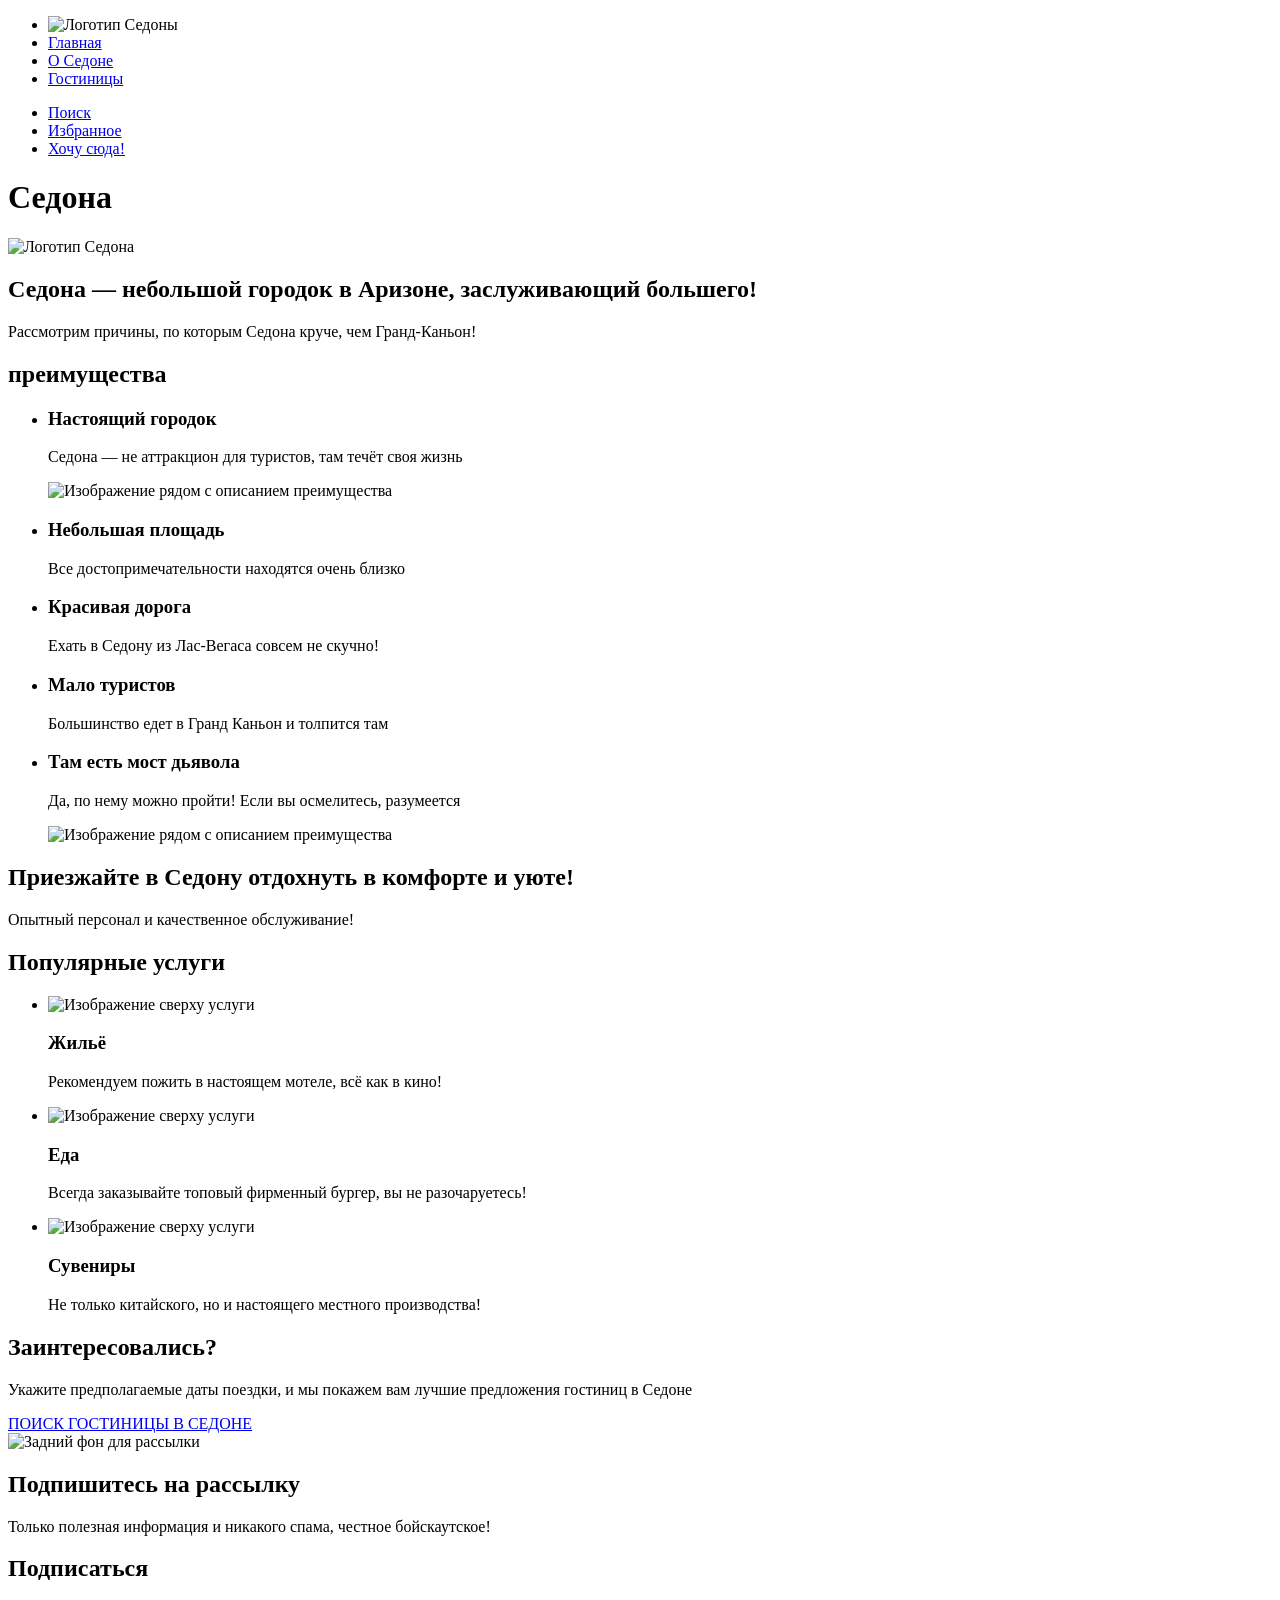
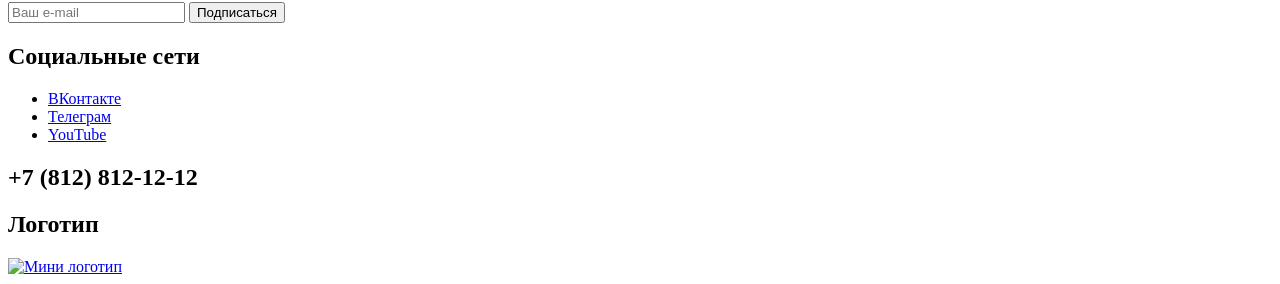
==== index.html @ 2bd40ef4 "Merge pull request #1 from DashaSmir/master" ====
<!DOCTYPE html>
<html lang="ru">
  <head>
    <meta charset="utf-8">
    <title>Sedona</title>
  </head>
  <body>
    <header class="page header">
      <nav class="navigation">
        <ul class="navigation-list">
          <li class="navigation-item">
            <img class="navigation-logo" src="" alt="Логотип Седоны">
          </li>
          <li class="navigation-item">
            <a class="navigation-link" href="index.html">Главная</a>
          </li>
          <li class="navigation-item">
            <a class="navigation-link" href="index.html">О Седоне</a>
          </li>
          <li class="navigation-item">
            <a class="navigation-link" href="catalog.html">Гостиницы</a>
          </li>
        </ul>
        <ul class="navigation-list navigation-user">
          <li class="navigation-item">
            <a class="navigation-link" href="#"><span class="visually-hidden">Поиск</span></a>
          </li>
          <li class="navigation-item">
            <a class="navigation-link" href="#"><span class="visually-hidden">Избранное</span></a>
          </li>
          <li class="navigation-item">
            <a class="navigation-link" href="#">Хочу сюда!</a>
          </li>
        </ul>
      </nav>
    </header>
    <main class="main-index">
      <h1 class="visually-hidden">Седона</h1>
      <img class="logo" src="" alt="Логотип Седона">
      <section class="descriptions">
        <h2 class="descriptions-header">Седона — небольшой городок в Аризоне, заслуживающий большего!</h2>
        <p class="descriptions-text">Рассмотрим причины, по которым Седона круче, чем Гранд-Каньон!</p>
      </section>
      <section class="advantages">
        <h2 class="visually-hidden">преимущества</h2>
        <ul class="advantages-list">
          <li class="advantages-item">
            <h3 class="advantages-title">Настоящий городок</h3>
            <p class="advantages-description">Седона — не аттракцион для туристов, там течёт своя жизнь</p>
            <img class="advantages-image-description" src="" alt="Изображение рядом с описанием преимущества">
          </li>
          <li class="advantages-item">
            <h3 class="advantages-title">Небольшая площадь</h3>
            <p class="advantages-description">Все достопримечательности находятся очень близко</p>
          </li>
          <li class="advantages-item">
            <h3 class="advantages-title">Красивая дорога</h3>
            <p class="advantages-description">Ехать в Седону из Лас-Вегаса совсем не скучно!</p>
          </li>
          <li class="advantages-item">
            <h3 class="advantages-title">Мало туристов</h3>
            <p class="advantages-description">Большинство едет в Гранд Каньон и толпится там</p>
          </li>
          <li class="advantages-item">
            <h3 class="advantages-title">Там есть мост дьявола</h3>
            <p class="advantages-description">Да, по нему можно пройти! Если вы осмелитесь, разумеется</p>
            <img class="advantages-image-description" src="" alt="Изображение рядом с описанием преимущества">
          </li>
        </ul>
      </section>
      <section class="descriptions">
        <h2 class="descriptions-header">Приезжайте в Седону отдохнуть в комфорте и уюте!</h2>
        <p class="descriptions-text">Опытный персонал и качественное обслуживание!</p>
      </section>
      <section class="services">
        <h2 class="visually-hidden">Популярные услуги</h2>
        <ul class="services-list">
          <li class="services-item">
            <img class="services-image" src="" alt="Изображение сверху услуги">
            <h3 class="services-title">Жильё</h3>
            <p class="services-description">Рекомендуем пожить в настоящем мотеле, всё как в кино!</p>
          </li>
          <li class="services-item">
            <img class="services-image" src="" alt="Изображение сверху услуги">
            <h3 class="services-title">Еда</h3>
            <p class="services-description">Всегда заказывайте топовый фирменный бургер, вы не разочаруетесь!</p>
          </li>
          <li class="services-item">
            <img class="services-image" src="" alt="Изображение сверху услуги">
            <h3 class="services-title">Сувениры</h3>
            <p class="services-description">Не только китайского, но и настоящего местного производства!</p>
          </li>
        </ul>
      </section>
      <section class="descriptions">
        <h2 class="descriptions-header">Заинтересовались?</h2>
        <p class="descriptions-text">Укажите предполагаемые даты поездки, и мы покажем вам лучшие предложения гостиниц в Седоне</p>
        <a class="button button-all" href="#">ПОИСК ГОСТИНИЦЫ В СЕДОНЕ</a>
      </section>
      <section class="contacts">
        <section class="descriptions">
          <img class="contacts-background" src="" alt="Задний фон для рассылки">
          <h2 class="descriptions-header">Подпишитесь на рассылку</h2>
          <p class="descriptions-text">Только полезная информация и никакого спама, честное бойскаутское!</p>
        </section>
        <section class="subscription">
          <h2 class="visually-hidden">Подписаться</h2>
          <form class="subscription-form" action="https://echo.htmlacademy.ru/" method="post">
            <input type="text" name="subscription-email" placeholder="Ваш e-mail">
            <button class="button" type="submit">Подписаться</button>
          </form>
        </section>
      </section>
      <footer class="page footer">
        <section class="footer-social">
          <h2 class="visually-hidden">Социальные сети</h2>
          <ul class="footer-social-list">
            <li class="footer-social-item">
              <a class="button" href=" https://vk.com/htmlacademy">
                <span class="visually-hidden">ВКонтакте</span>
              </a>
            </li>
            <li class="footer-social-item">
              <a class="button" href="https://t.me/htmlacademy">
                <span class="visually-hidden">Телеграм</span>
              </a>
            </li>
            <li class="footer-social-item">
              <a class="button" href=" https://www.youtube.com/user/htmlacademyru">
                <span class="visually-hidden">YouTube</span>
              </a>
            </li>
          </ul>
        </section>
        <section class="footer-phone">
          <h2 class="footer-phone-text">+7 (812) 812-12-12</h2>
        </section>
        <section class="footer-logo">
          <h2 class="visually-hidden">Логотип</h2>
          <a href="https://htmlacademy.ru/">
            <img class="footer-logo-img" src="" alt="Мини логотип">
          </a>

        </section>
      </footer>

    </main>
  </body>
</html>
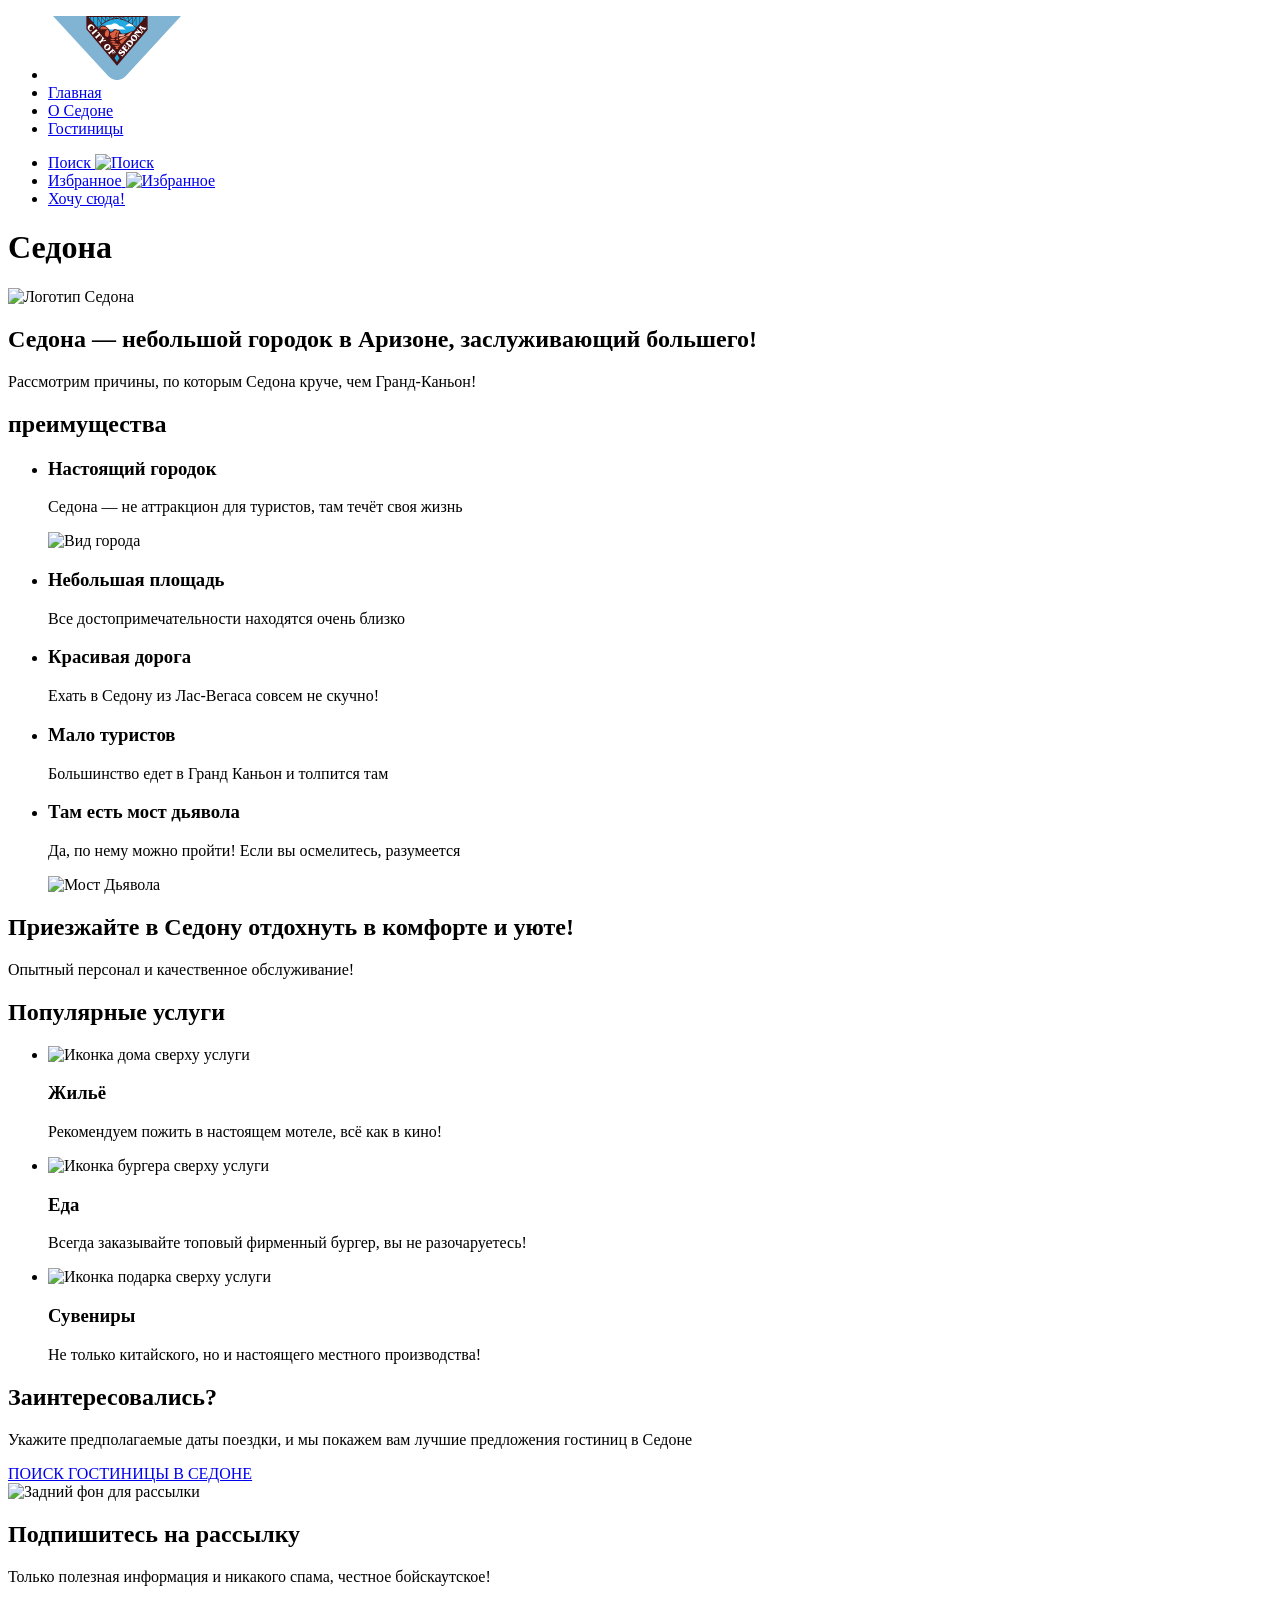
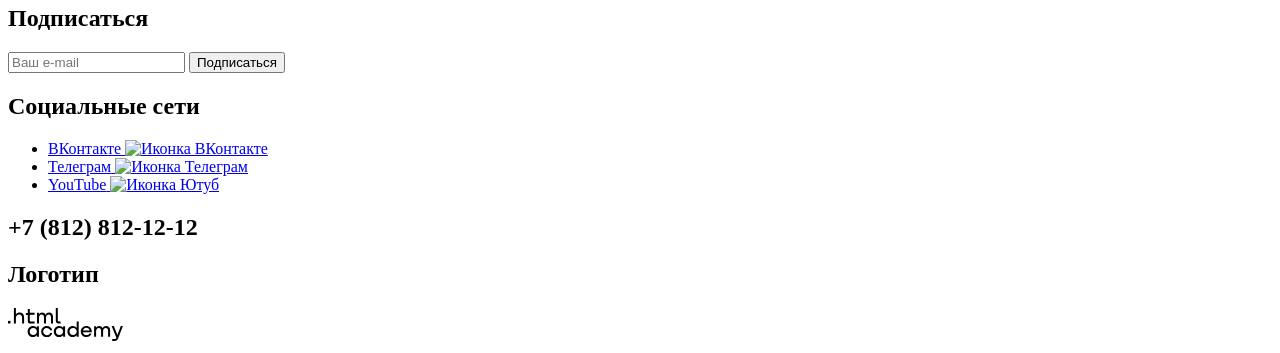
==== commit 2aed8f51: "Графика для всех страниц" ====
--- a/index.html
+++ b/index.html
@@ -9,7 +9,7 @@
       <nav class="navigation">
         <ul class="navigation-list">
           <li class="navigation-item">
-            <img class="navigation-logo" src="" alt="Логотип Седоны">
+            <img class="navigation-logo" src="assets/index/logo.svg" width="138" height="64" alt="Логотип Седоны">
           </li>
           <li class="navigation-item">
             <a class="navigation-link" href="index.html">Главная</a>
@@ -23,10 +23,12 @@
         </ul>
         <ul class="navigation-list navigation-user">
           <li class="navigation-item">
-            <a class="navigation-link" href="#"><span class="visually-hidden">Поиск</span></a>
+            <a class="navigation-link" href="#"><span class="visually-hidden">Поиск</span>
+              <img class="navigation-search" src="assets/index/search.svg" width="40" height="40" alt="Поиск"></a>
           </li>
           <li class="navigation-item">
-            <a class="navigation-link" href="#"><span class="visually-hidden">Избранное</span></a>
+            <a class="navigation-link" href="#"><span class="visually-hidden">Избранное</span>
+            <img class="navigation-favorites" src="assets/index/favorites.svg" width="40" height="40" alt="Избранное"></a>
           </li>
           <li class="navigation-item">
             <a class="navigation-link" href="#">Хочу сюда!</a>
@@ -36,7 +38,7 @@
     </header>
     <main class="main-index">
       <h1 class="visually-hidden">Седона</h1>
-      <img class="logo" src="" alt="Логотип Седона">
+      <img class="logo" src="assets/index/welcome.svg" width="458" height="352" alt="Логотип Седона">
       <section class="descriptions">
         <h2 class="descriptions-header">Седона — небольшой городок в Аризоне, заслуживающий большего!</h2>
         <p class="descriptions-text">Рассмотрим причины, по которым Седона круче, чем Гранд-Каньон!</p>
@@ -47,7 +49,7 @@
           <li class="advantages-item">
             <h3 class="advantages-title">Настоящий городок</h3>
             <p class="advantages-description">Седона — не аттракцион для туристов, там течёт своя жизнь</p>
-            <img class="advantages-image-description" src="" alt="Изображение рядом с описанием преимущества">
+            <img class="advantages-image-description" src="assets/index/photo-1.jpg" width="800" height="385" alt="Вид города">
           </li>
           <li class="advantages-item">
             <h3 class="advantages-title">Небольшая площадь</h3>
@@ -64,7 +66,7 @@
           <li class="advantages-item">
             <h3 class="advantages-title">Там есть мост дьявола</h3>
             <p class="advantages-description">Да, по нему можно пройти! Если вы осмелитесь, разумеется</p>
-            <img class="advantages-image-description" src="" alt="Изображение рядом с описанием преимущества">
+            <img class="advantages-image-description" src="assets/index/photo-2.jpg" width="800" height="385" alt="Мост Дьявола">
           </li>
         </ul>
       </section>
@@ -76,17 +78,17 @@
         <h2 class="visually-hidden">Популярные услуги</h2>
         <ul class="services-list">
           <li class="services-item">
-            <img class="services-image" src="" alt="Изображение сверху услуги">
+            <img class="services-image" src="assets/index/Advantage-icon.svg" width="75" height="72" alt="Иконка дома сверху услуги">
             <h3 class="services-title">Жильё</h3>
             <p class="services-description">Рекомендуем пожить в настоящем мотеле, всё как в кино!</p>
           </li>
           <li class="services-item">
-            <img class="services-image" src="" alt="Изображение сверху услуги">
+            <img class="services-image" src="assets/index/Advantage-icon (1).svg" width="75" height="72" alt="Иконка бургера сверху услуги">
             <h3 class="services-title">Еда</h3>
             <p class="services-description">Всегда заказывайте топовый фирменный бургер, вы не разочаруетесь!</p>
           </li>
           <li class="services-item">
-            <img class="services-image" src="" alt="Изображение сверху услуги">
+            <img class="services-image" src="assets/index/Advantage-icon (2).svg" width="75" height="72" alt="Иконка подарка сверху услуги">
             <h3 class="services-title">Сувениры</h3>
             <p class="services-description">Не только китайского, но и настоящего местного производства!</p>
           </li>
@@ -99,7 +101,7 @@
       </section>
       <section class="contacts">
         <section class="descriptions">
-          <img class="contacts-background" src="" alt="Задний фон для рассылки">
+          <img class="contacts-background" src="assets/index/subscribe-background.jpg" width="1200" height="414.86" alt="Задний фон для рассылки">
           <h2 class="descriptions-header">Подпишитесь на рассылку</h2>
           <p class="descriptions-text">Только полезная информация и никакого спама, честное бойскаутское!</p>
         </section>
@@ -118,16 +120,19 @@
             <li class="footer-social-item">
               <a class="button" href=" https://vk.com/htmlacademy">
                 <span class="visually-hidden">ВКонтакте</span>
+                <img class="footer-social-icon" src="assets/index/social-vk.svg" width="47.33" height="40" alt="Иконка ВКонтакте">
               </a>
             </li>
             <li class="footer-social-item">
               <a class="button" href="https://t.me/htmlacademy">
                 <span class="visually-hidden">Телеграм</span>
+                <img class="footer-social-icon" src="assets/index/social-telegram.svg" width="47.33" height="40" alt="Иконка Телеграм">
               </a>
             </li>
             <li class="footer-social-item">
               <a class="button" href=" https://www.youtube.com/user/htmlacademyru">
                 <span class="visually-hidden">YouTube</span>
+                <img class="footer-social-icon" src="assets/index/social-youtube.svg" width="47.33" height="40" alt="Иконка Ютуб">
               </a>
             </li>
           </ul>
@@ -138,7 +143,7 @@
         <section class="footer-logo">
           <h2 class="visually-hidden">Логотип</h2>
           <a href="https://htmlacademy.ru/">
-            <img class="footer-logo-img" src="" alt="Мини логотип">
+            <img class="footer-logo-img" src="assets/index/logo_htmlacademy.svg" width="115" height="33" alt="Мини логотип">
           </a>
 
         </section>
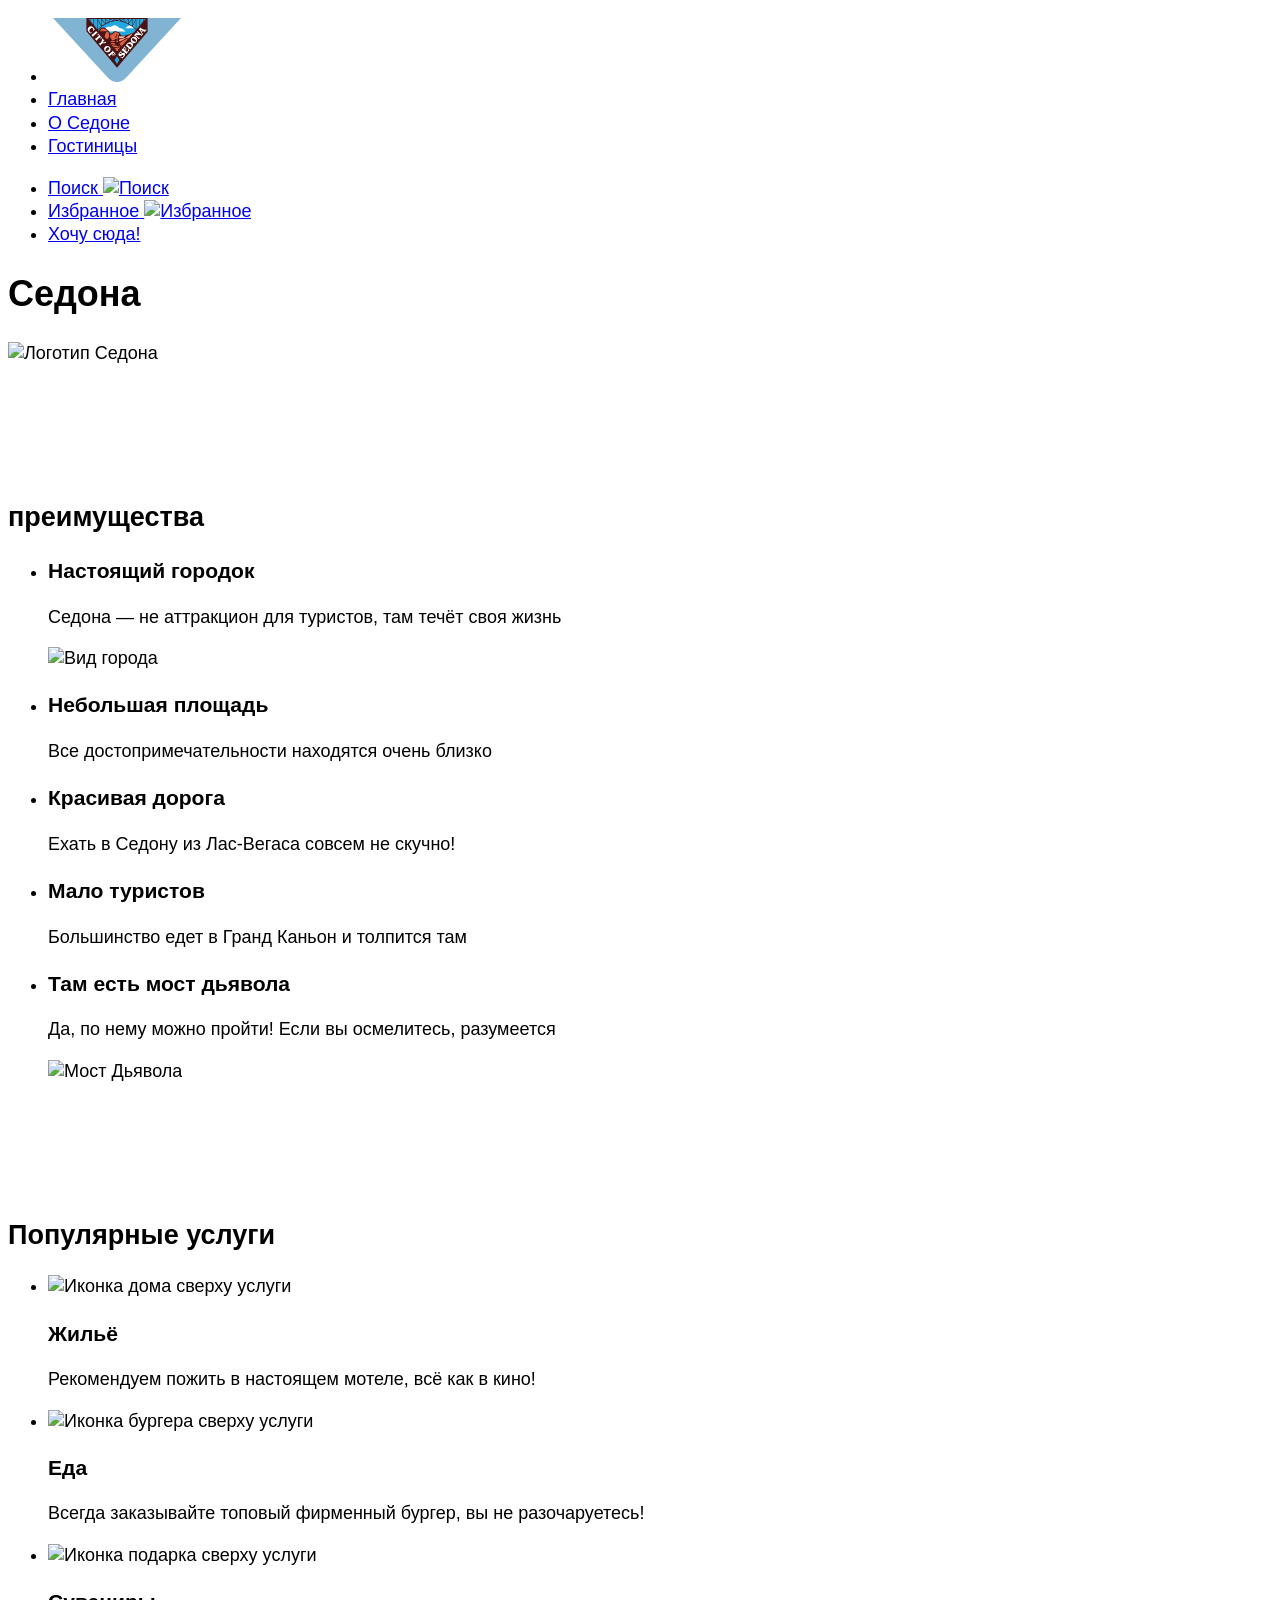
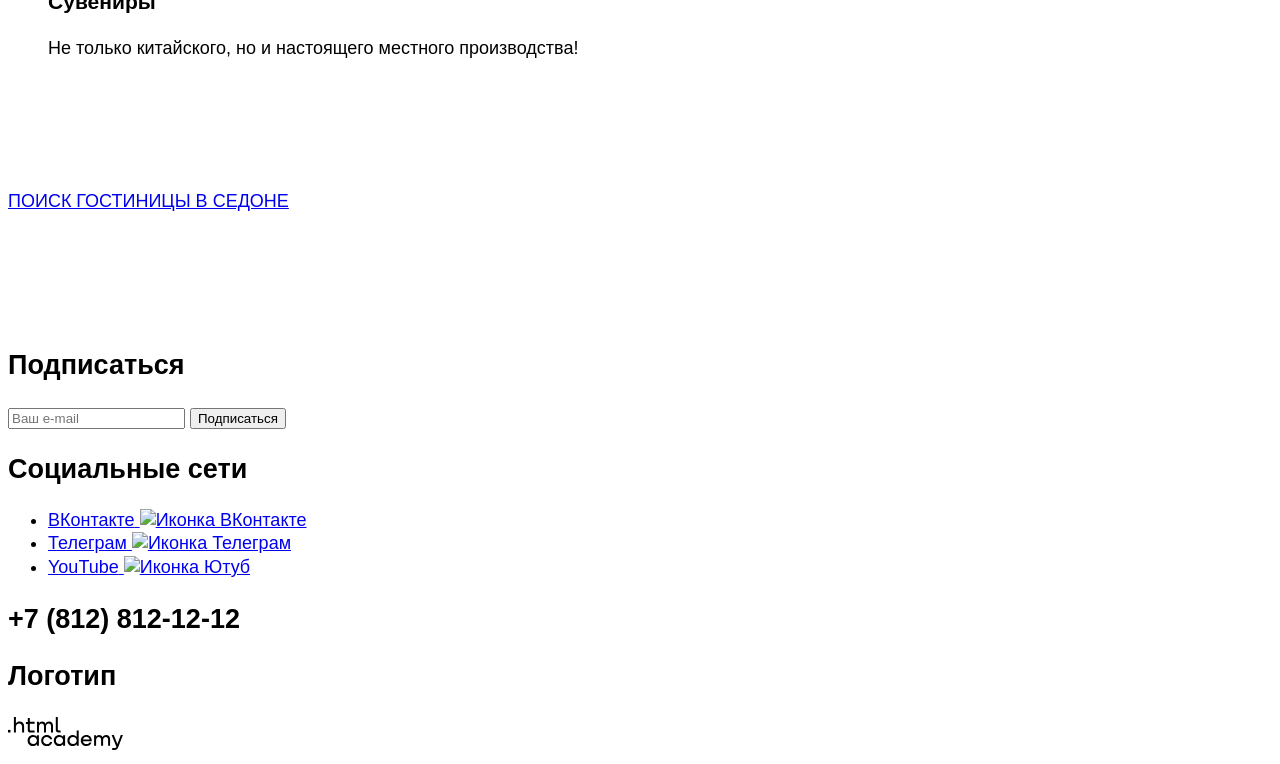
==== commit e72e6294: "Базовая стилизация всех страниц" ====
--- a/index.html
+++ b/index.html
@@ -3,6 +3,7 @@
   <head>
     <meta charset="utf-8">
     <title>Sedona</title>
+    <link rel="stylesheet" href="styles/styles.css">
   </head>
   <body>
     <header class="page header">
@@ -38,7 +39,10 @@
     </header>
     <main class="main-index">
       <h1 class="visually-hidden">Седона</h1>
-      <img class="logo" src="assets/index/welcome.svg" width="458" height="352" alt="Логотип Седона">
+      <div class="background-welcome">
+        <img class="logo" src="assets/index/welcome.svg" width="458" height="352" alt="Логотип Седона">
+      </div>
+
       <section class="descriptions">
         <h2 class="descriptions-header">Седона — небольшой городок в Аризоне, заслуживающий большего!</h2>
         <p class="descriptions-text">Рассмотрим причины, по которым Седона круче, чем Гранд-Каньон!</p>
@@ -101,7 +105,7 @@
       </section>
       <section class="contacts">
         <section class="descriptions">
-          <img class="contacts-background" src="assets/index/subscribe-background.jpg" width="1200" height="414.86" alt="Задний фон для рассылки">
+          <!-- <img class="contacts-background" src="assets/index/subscribe-background.jpg" width="1200" height="414.86" alt="Задний фон для рассылки"> -->
           <h2 class="descriptions-header">Подпишитесь на рассылку</h2>
           <p class="descriptions-text">Только полезная информация и никакого спама, честное бойскаутское!</p>
         </section>
--- a/styles/styles.css
+++ b/styles/styles.css
@@ -0,0 +1,65 @@
+@font-face {
+font-family: "PT Sans";
+  src: url("../fonts/ptsans.woff2") format("woff2");
+  font-weight: 400;
+  font-style: normal;
+  font-display: swap;
+}
+@font-face {
+font-family: "PT Sans";
+  src: url("../fonts/ptsans.woff2") format("woff2");
+  font-weight: 700;
+  font-style: normal;
+  font-display: swap;
+}
+body {
+  font-family: "PT Sans", "Arial", sans-serif;
+  font-size: 18px;
+  line-height: 1.3;
+  font-weight: 400;
+  background-color: #ffffff;
+}
+.main-catalog-title {
+  font-size: 48px;
+  line-height: 1.2;
+  font-weight: 700;
+  color: #000000;
+}
+.hotel-card-price {
+  font-size: 18px;
+  font-weight: 700;
+  color: #333333;
+}
+.catalog-products-background {
+  background-image: url("../assets/catalog/catalog-background.jpg");
+  background-repeat: no-repeat;
+  background-position: center;
+  background-size: cover;
+}
+.contacts {
+  background-image: url("../assets/index/subscribe-background.jpg");
+  background-size: cover;
+  background-repeat: no-repeat;
+  background-position: center;
+}
+
+.background-welcome {
+  background-image: url("../assets/index/index-background.jpg");
+  background-size: cover;
+  background-repeat: no-repeat;
+  background-position: center;
+}
+
+.descriptions-header {
+    font-family: "PT Sans";
+    font-weight: 700;
+    color: white;
+    font-style: bold;
+    font-size: 30px;
+    justify-content: center;
+}
+.descriptions-text {
+    font-family: "PT Sans";
+    font-weight: 700;
+    color: white;
+}
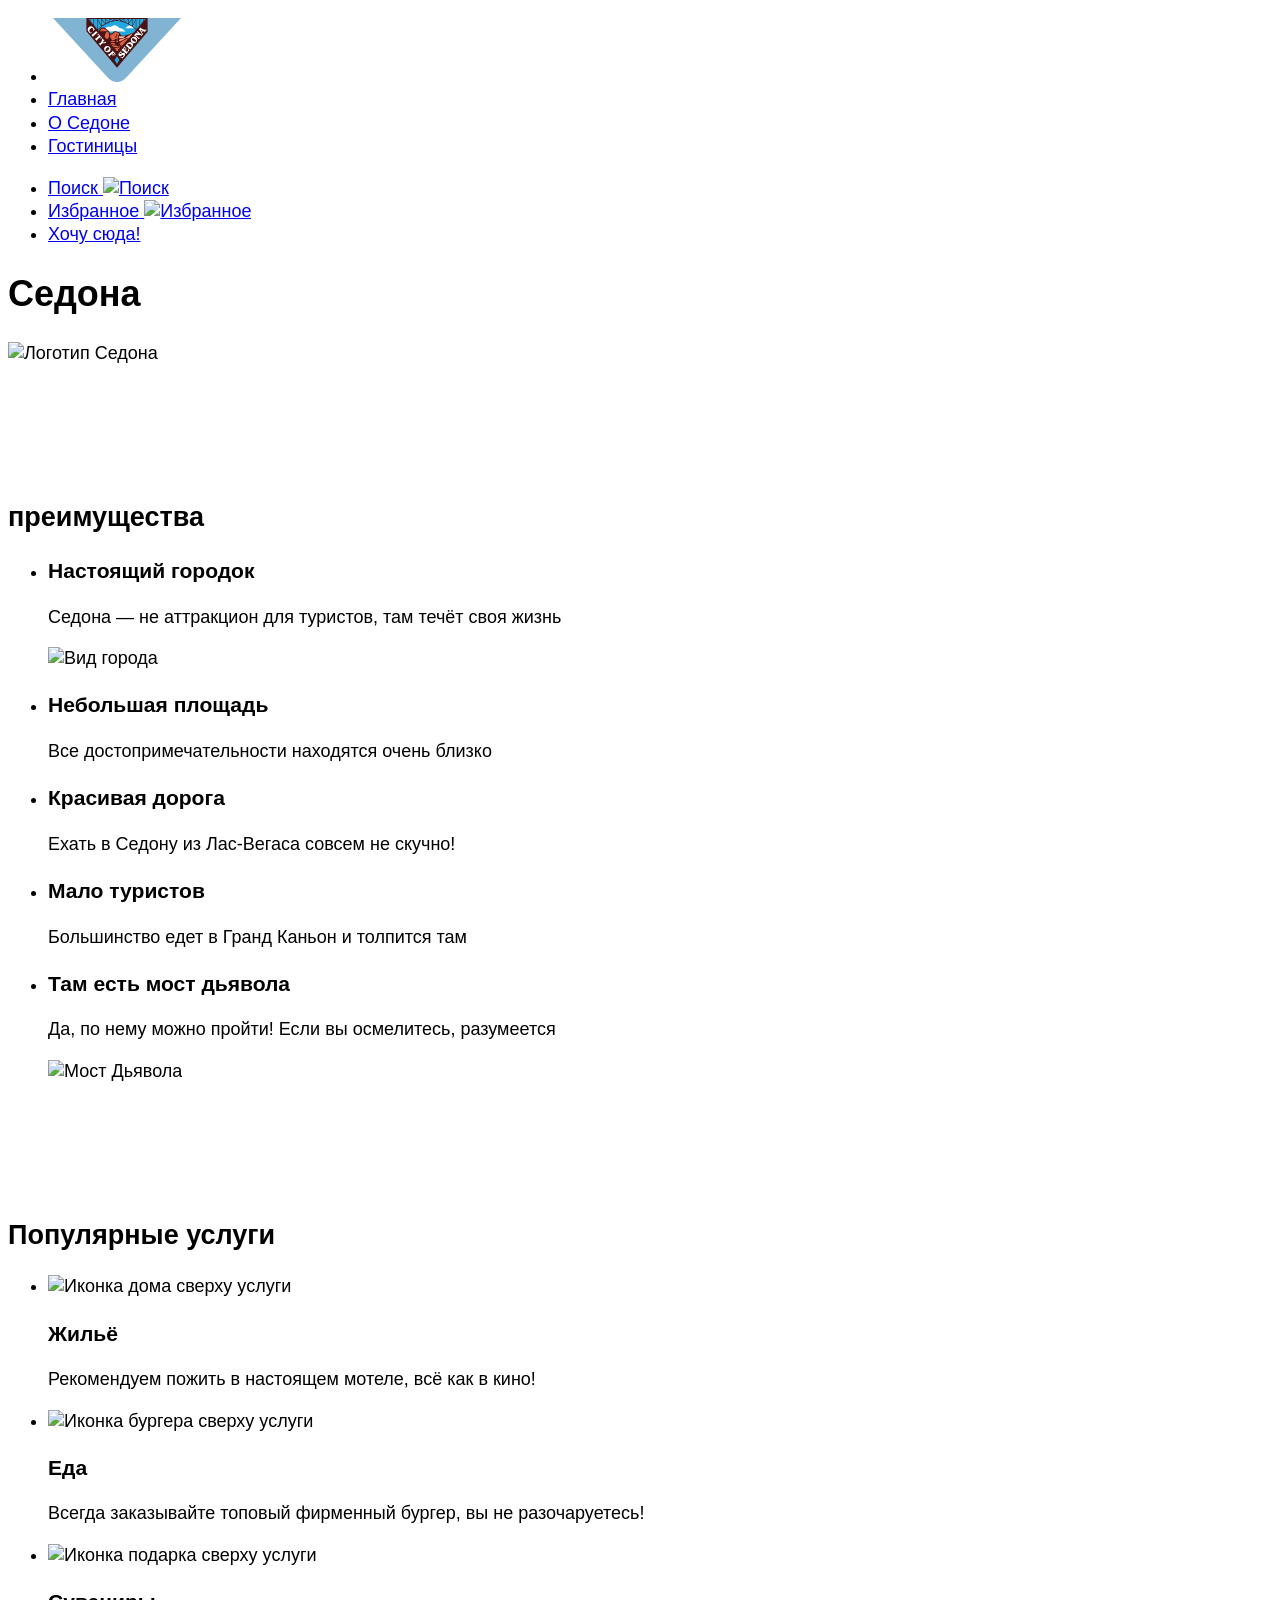
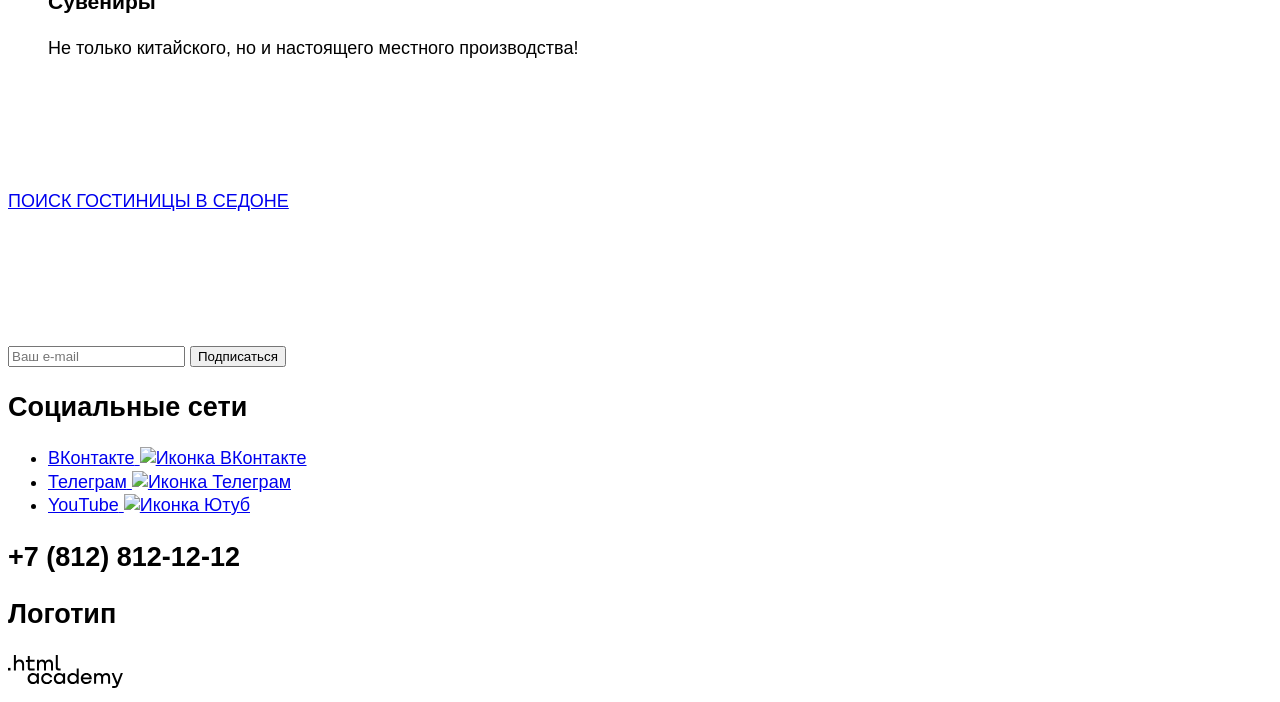
==== commit 2df80816: "Графика страниц" ====
--- a/index.html
+++ b/index.html
@@ -42,7 +42,6 @@
       <div class="background-welcome">
         <img class="logo" src="assets/index/welcome.svg" width="458" height="352" alt="Логотип Седона">
       </div>
-
       <section class="descriptions">
         <h2 class="descriptions-header">Седона — небольшой городок в Аризоне, заслуживающий большего!</h2>
         <p class="descriptions-text">Рассмотрим причины, по которым Седона круче, чем Гранд-Каньон!</p>
@@ -105,12 +104,11 @@
       </section>
       <section class="contacts">
         <section class="descriptions">
-          <!-- <img class="contacts-background" src="assets/index/subscribe-background.jpg" width="1200" height="414.86" alt="Задний фон для рассылки"> -->
           <h2 class="descriptions-header">Подпишитесь на рассылку</h2>
           <p class="descriptions-text">Только полезная информация и никакого спама, честное бойскаутское!</p>
         </section>
         <section class="subscription">
-          <h2 class="visually-hidden">Подписаться</h2>
+          <!-- <h2 class="visually-hidden">Подписаться</h2> -->
           <form class="subscription-form" action="https://echo.htmlacademy.ru/" method="post">
             <input type="text" name="subscription-email" placeholder="Ваш e-mail">
             <button class="button" type="submit">Подписаться</button>
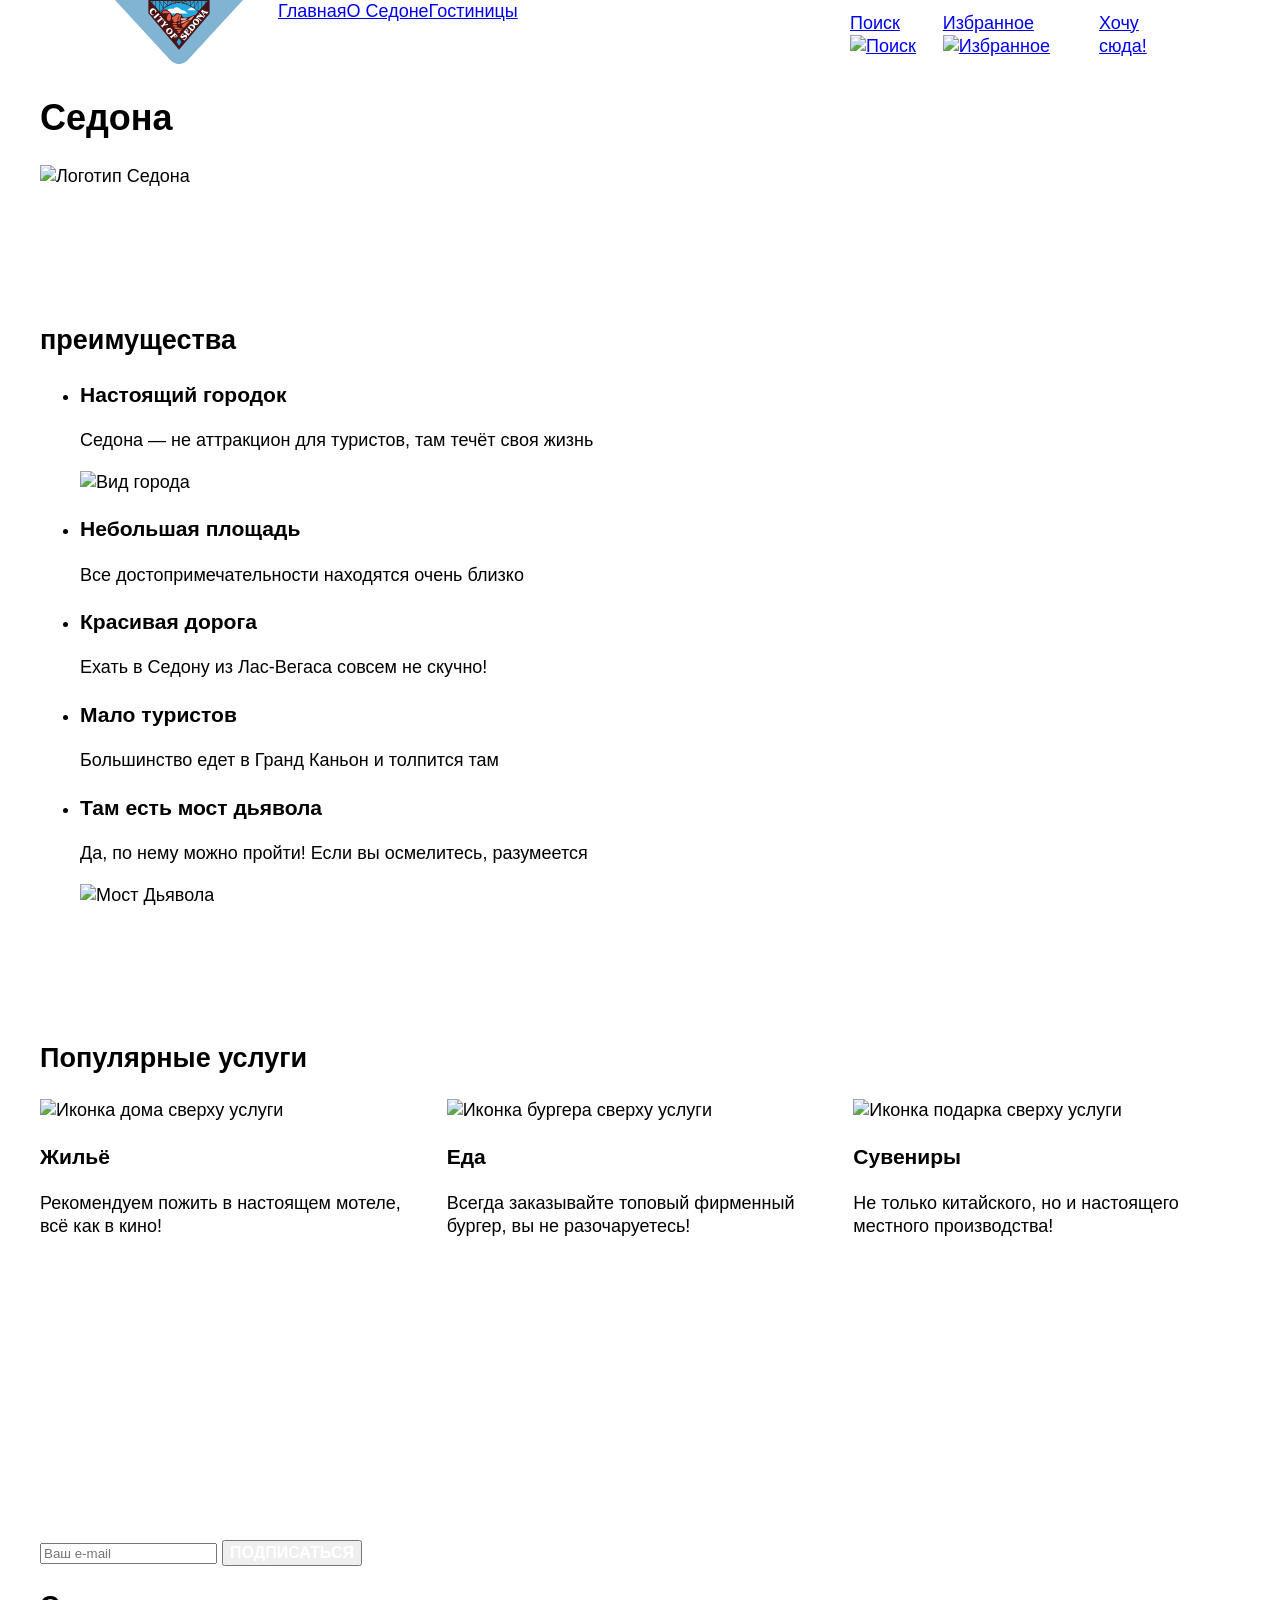
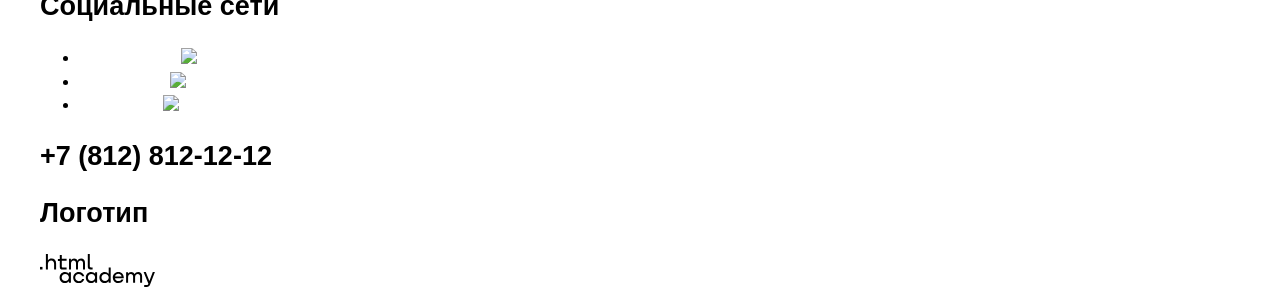
==== commit 98a76327: "Сетка страниц и крупных блоков на флексах" ====
--- a/index.html
+++ b/index.html
@@ -37,7 +37,7 @@
         </ul>
       </nav>
     </header>
-    <main class="main-index">
+    <main class="main-container main-index">
       <h1 class="visually-hidden">Седона</h1>
       <div class="background-welcome">
         <img class="logo" src="assets/index/welcome.svg" width="458" height="352" alt="Логотип Седона">
--- a/styles/styles.css
+++ b/styles/styles.css
@@ -18,6 +18,108 @@
   line-height: 1.3;
   font-weight: 400;
   background-color: #ffffff;
+  display: flex;
+  flex-direction: column;
+  width: 1200px;
+  min-height: 100%;
+  margin: 0 auto;
+}
+.main-container {
+  flex-grow: 1;
+}
+html {
+  height: 100%;
+}
+.navigation {
+  display: flex;
+  width: 1060px;
+  margin: 0 auto;
+}
+.navigation-logo {
+  margin-right: 30px;
+}
+.navigation-list {
+  display: flex;
+  width: 440px;
+  margin: 0;
+  padding: 0;
+  list-style: none;
+}
+.navigation-user {
+  width: 320px;
+  margin-left: auto;
+  display: flex;
+  align-items: center;
+}
+.services-list {
+  display: flex;
+  flex-wrap: wrap;
+  gap: 20px;
+  list-style: none;
+  margin: 0;
+  padding: 0;
+}
+.services-item {
+  flex: 1;
+  min-width: 200px;
+}
+.hotel-list {
+  display: flex;
+  flex-wrap: wrap;
+  gap: 20px;
+  list-style: none;
+}
+.button {
+  text-decoration: none;
+  text-transform: uppercase;
+  color: #FFFFFF;
+  text-align: center;
+  font-size: 16px;
+  line-height: 20px;
+  font-weight: 700;
+}
+.button-brown {
+  background-color: #756157;
+}
+
+.button-blue {
+  background-color: #82B3D3;
+}
+
+.button-green {
+  background-color: #7DB54F;
+}
+.button-transparent {
+  background-color: transparent;
+}
+
+.button-rating {
+  background-color: #F2F2F2;
+  font-weight: 400;
+  color: #333333;
+}
+
+.button-pagination-link {
+  font-size: 20px;
+  line-height: 36px;
+  background-color: #82B3D3;
+}
+
+.button-pagination-current {
+  background-color: #F2F2F2;
+  color: #000000;
+}
+
+.button-find {
+  font-size: 20px;
+  line-height: 36px;
+  background-color: #756157;
+}
+
+.button-subscription {
+  font-size: 20px;
+  line-height: 36px;
+  background-color: #82B3D3;
 }
 .main-catalog-title {
   font-size: 48px;
@@ -30,7 +132,7 @@
   font-weight: 700;
   color: #333333;
 }
-.catalog-products-background {
+.catalog-start {
   background-image: url("../assets/catalog/catalog-background.jpg");
   background-repeat: no-repeat;
   background-position: center;
@@ -56,10 +158,10 @@
     color: white;
     font-style: bold;
     font-size: 30px;
-    justify-content: center;
 }
 .descriptions-text {
     font-family: "PT Sans";
-    font-weight: 700;
+    font-weight: 400;
     color: white;
+    font-style: regular;
 }
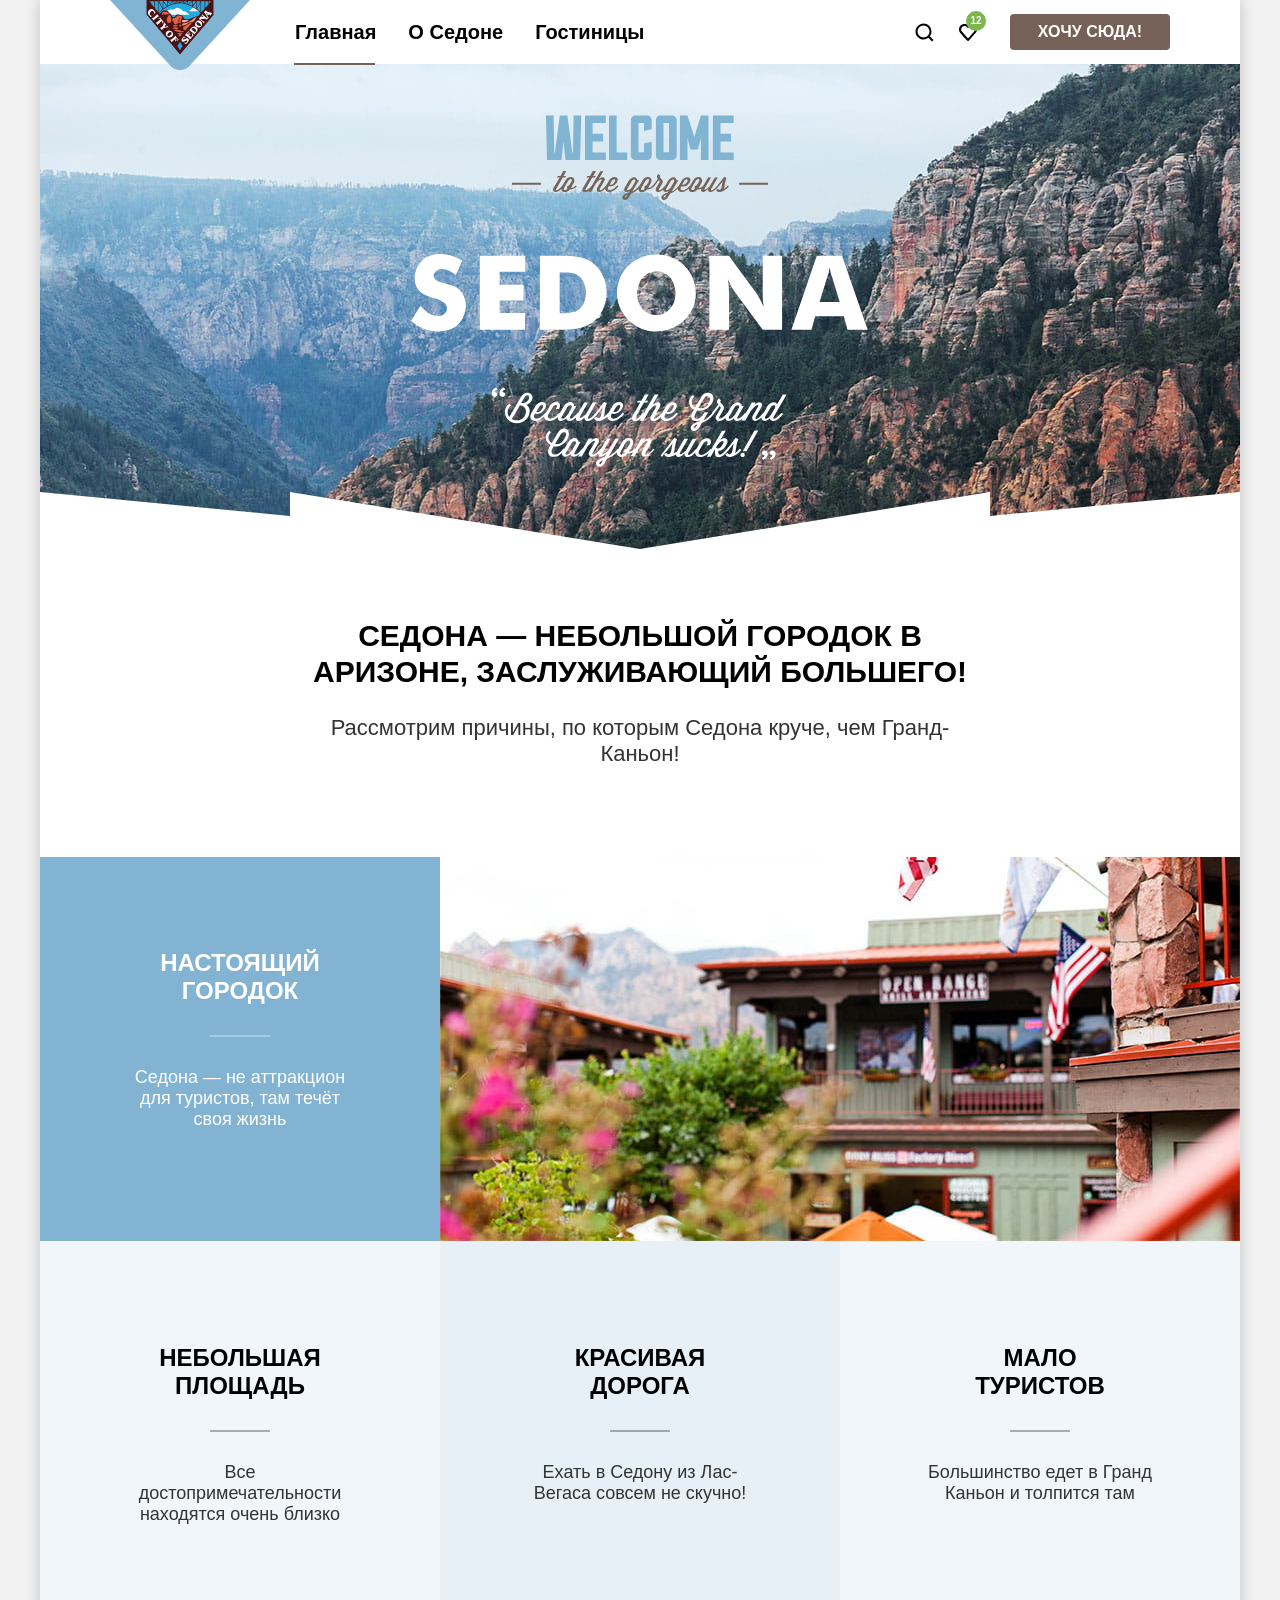
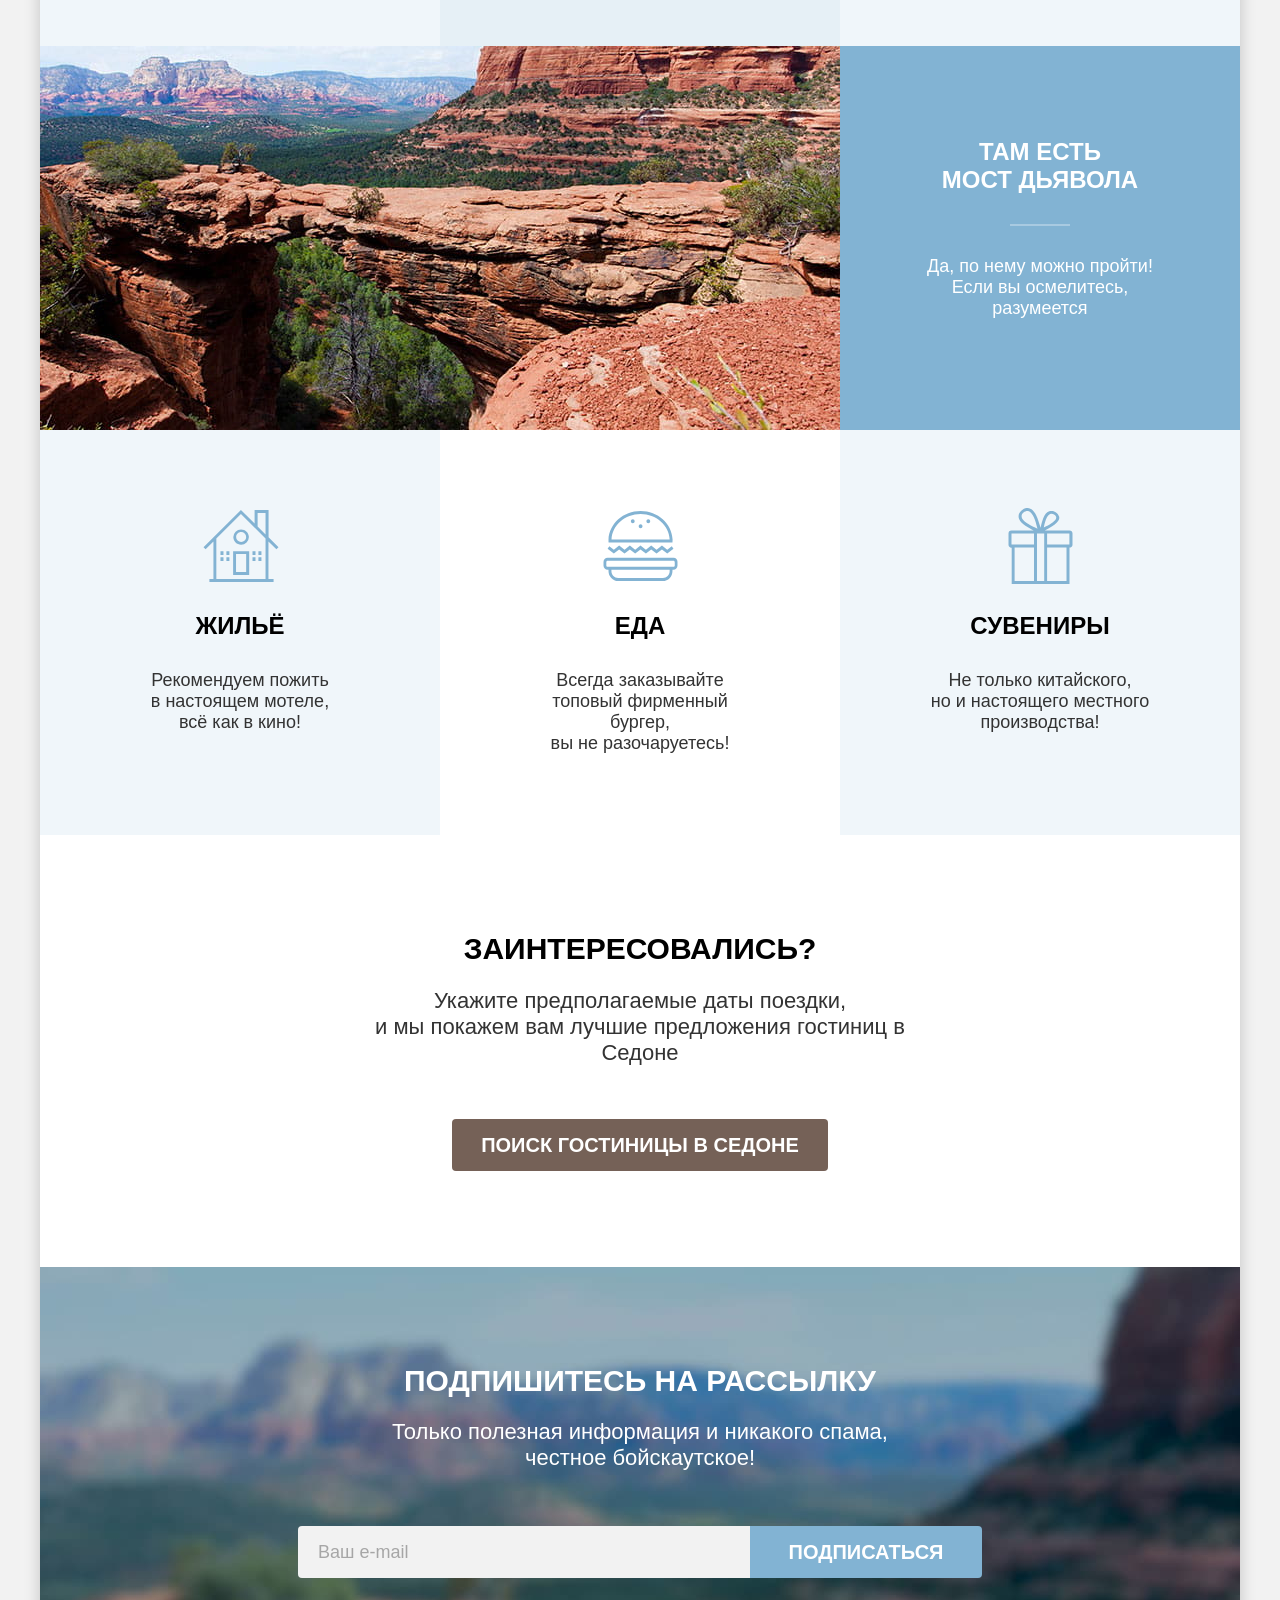
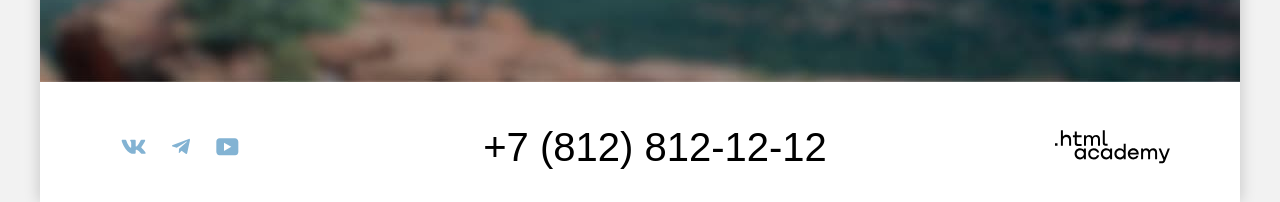
==== commit 44afca78: "Finish my site" ====
--- a/index.html
+++ b/index.html
@@ -2,155 +2,247 @@
 <html lang="ru">
   <head>
     <meta charset="utf-8">
-    <title>Sedona</title>
+    <title>HTML Academy: Седона - Ильичев Евгений</title>
+    <link rel="icon" href="favicon.ico">
+    <link rel="icon" type="image/png" href="images/favicon.png">
     <link rel="stylesheet" href="styles/styles.css">
   </head>
   <body>
-    <header class="page header">
-      <nav class="navigation">
-        <ul class="navigation-list">
-          <li class="navigation-item">
-            <img class="navigation-logo" src="assets/index/logo.svg" width="138" height="64" alt="Логотип Седоны">
-          </li>
-          <li class="navigation-item">
-            <a class="navigation-link" href="index.html">Главная</a>
-          </li>
-          <li class="navigation-item">
-            <a class="navigation-link" href="index.html">О Седоне</a>
-          </li>
-          <li class="navigation-item">
-            <a class="navigation-link" href="catalog.html">Гостиницы</a>
-          </li>
-        </ul>
-        <ul class="navigation-list navigation-user">
-          <li class="navigation-item">
-            <a class="navigation-link" href="#"><span class="visually-hidden">Поиск</span>
-              <img class="navigation-search" src="assets/index/search.svg" width="40" height="40" alt="Поиск"></a>
-          </li>
-          <li class="navigation-item">
-            <a class="navigation-link" href="#"><span class="visually-hidden">Избранное</span>
-            <img class="navigation-favorites" src="assets/index/favorites.svg" width="40" height="40" alt="Избранное"></a>
-          </li>
-          <li class="navigation-item">
-            <a class="navigation-link" href="#">Хочу сюда!</a>
-          </li>
-        </ul>
-      </nav>
-    </header>
-    <main class="main-container main-index">
-      <h1 class="visually-hidden">Седона</h1>
-      <div class="background-welcome">
-        <img class="logo" src="assets/index/welcome.svg" width="458" height="352" alt="Логотип Седона">
-      </div>
-      <section class="descriptions">
-        <h2 class="descriptions-header">Седона — небольшой городок в Аризоне, заслуживающий большего!</h2>
-        <p class="descriptions-text">Рассмотрим причины, по которым Седона круче, чем Гранд-Каньон!</p>
-      </section>
-      <section class="advantages">
-        <h2 class="visually-hidden">преимущества</h2>
-        <ul class="advantages-list">
-          <li class="advantages-item">
-            <h3 class="advantages-title">Настоящий городок</h3>
-            <p class="advantages-description">Седона — не аттракцион для туристов, там течёт своя жизнь</p>
-            <img class="advantages-image-description" src="assets/index/photo-1.jpg" width="800" height="385" alt="Вид города">
-          </li>
-          <li class="advantages-item">
-            <h3 class="advantages-title">Небольшая площадь</h3>
-            <p class="advantages-description">Все достопримечательности находятся очень близко</p>
-          </li>
-          <li class="advantages-item">
-            <h3 class="advantages-title">Красивая дорога</h3>
-            <p class="advantages-description">Ехать в Седону из Лас-Вегаса совсем не скучно!</p>
-          </li>
-          <li class="advantages-item">
-            <h3 class="advantages-title">Мало туристов</h3>
-            <p class="advantages-description">Большинство едет в Гранд Каньон и толпится там</p>
-          </li>
-          <li class="advantages-item">
-            <h3 class="advantages-title">Там есть мост дьявола</h3>
-            <p class="advantages-description">Да, по нему можно пройти! Если вы осмелитесь, разумеется</p>
-            <img class="advantages-image-description" src="assets/index/photo-2.jpg" width="800" height="385" alt="Мост Дьявола">
-          </li>
-        </ul>
-      </section>
-      <section class="descriptions">
-        <h2 class="descriptions-header">Приезжайте в Седону отдохнуть в комфорте и уюте!</h2>
-        <p class="descriptions-text">Опытный персонал и качественное обслуживание!</p>
-      </section>
-      <section class="services">
-        <h2 class="visually-hidden">Популярные услуги</h2>
-        <ul class="services-list">
-          <li class="services-item">
-            <img class="services-image" src="assets/index/Advantage-icon.svg" width="75" height="72" alt="Иконка дома сверху услуги">
-            <h3 class="services-title">Жильё</h3>
-            <p class="services-description">Рекомендуем пожить в настоящем мотеле, всё как в кино!</p>
-          </li>
-          <li class="services-item">
-            <img class="services-image" src="assets/index/Advantage-icon (1).svg" width="75" height="72" alt="Иконка бургера сверху услуги">
-            <h3 class="services-title">Еда</h3>
-            <p class="services-description">Всегда заказывайте топовый фирменный бургер, вы не разочаруетесь!</p>
-          </li>
-          <li class="services-item">
-            <img class="services-image" src="assets/index/Advantage-icon (2).svg" width="75" height="72" alt="Иконка подарка сверху услуги">
-            <h3 class="services-title">Сувениры</h3>
-            <p class="services-description">Не только китайского, но и настоящего местного производства!</p>
-          </li>
-        </ul>
-      </section>
-      <section class="descriptions">
-        <h2 class="descriptions-header">Заинтересовались?</h2>
-        <p class="descriptions-text">Укажите предполагаемые даты поездки, и мы покажем вам лучшие предложения гостиниц в Седоне</p>
-        <a class="button button-all" href="#">ПОИСК ГОСТИНИЦЫ В СЕДОНЕ</a>
-      </section>
-      <section class="contacts">
-        <section class="descriptions">
-          <h2 class="descriptions-header">Подпишитесь на рассылку</h2>
-          <p class="descriptions-text">Только полезная информация и никакого спама, честное бойскаутское!</p>
+    <div class="wrapper">
+      <header class="page-header">
+        <nav class="navigation">
+          <div class="navigation-wrapper">
+          <a class="navigation-logo" href="#">
+            <img class="navigation-img" src="images/logo.svg" width="140" height="70" alt="Логотип сайта поиска гостиниц Седона.">
+          </a>
+            <ul class="navigation-list">
+              <li class="navigation-item">
+                <a class="navigation-link navigation-current" href="#">Главная</a>
+              </li>
+              <li class="navigation-item">
+                <a class="navigation-link" href="#">О Седоне</a>
+              </li>
+              <li class="navigation-item">
+                <a class="navigation-link" href="catalog.html">Гостиницы</a>
+              </li>
+            </ul>
+          </div>
+            <ul class="navigation-list navigation-user">
+              <li class="navigation-item">
+                <a class="navigation-link" href="#">
+                  <svg class="navigation-icon" aria-hidden="true" focusable="false" width="20" height="20" viewBox="0 0 20 20" fill="currentColor" role="img" aria-label="Лупа." xmlns="http://www.w3.org/2000/svg">
+                    <path d="m19.5 18-3.7-3.67c1-1.3 1.7-2.98 1.7-4.87a8 8 0 0 0-8-7.96c-4.4 0-8 3.68-8 8.06a8 8 0 0 0 12.9 6.26l3.7 3.68 1.4-1.5Zm-10-2.48a6 6 0 0 1-6-5.96 6 6 0 0 1 12 0 6 6 0 0 1-6 5.96Z"/>
+                  </svg>
+                  <span class="visually-hidden navigation-link-text">Поиск.</span>
+                </a>
+              </li>
+              <li class="navigation-item">
+                <a class="navigation-link navigation-favorite" href="#">
+                  <span class="navigation-favorite-count">12</span>
+                  <svg class="navigation-icon" aria-hidden="true" focusable="false" width="20" height="20" viewBox="0 0 20 20" fill="currentColor" role="img" aria-label="Сердечко." xmlns="http://www.w3.org/2000/svg">
+                    <path d="M9.9 19a.9.9 0 0 1-.8-.4c-5.4-6.1-6.7-7.5-7-7.9A5.4 5.4 0 0 1 6.5 2C7.8 2 9 2.5 10 3.3a5.46 5.46 0 0 1 9 4.1c0 1.3-.5 2.5-1.3 3.4l-7 7.9c-.2.2-.4.3-.8.3Zm-6-9.5c.3.4 3.5 4 6.1 6.9l6.2-7c.5-.5.7-1.2.7-2 0-1.8-1.5-3.3-3.3-3.3-1 0-2 .5-2.7 1.3-.3.3-.6.4-.9.4-.3 0-.6-.2-.8-.4-.7-.8-1.7-1.3-2.7-1.3-1.8 0-3.3 1.5-3.3 3.3-.1.9.3 1.6.7 2.1-.1 0-.1 0 0 0Z"/>
+                  </svg>
+                  <span class="visually-hidden navigation-link-text">Избранное.</span>
+                </a>
+              </li>
+              <li class="navigation-item">
+                <a class="button button-login" href="#">Хочу сюда!</a>
+              </li>
+            </ul>
+        </nav>
+      </header>
+      <main class="main-container main-index">
+        <h1 class="visually-hidden">Сайт поиска гостиниц "Седона"</h1>
+        <section class="welcome">
+          <h2 class="visually-hidden">Добро пожаловать на сайт "Седона"</h2>
+          <img class="welcome-logo" src="images/welcome.svg" width="458" height="352" alt="Добро пожаловать в Седону.">
+        </section>
+        <section class="slogan">
+          <h2 class="slogan-title">Седона — небольшой городок в Аризоне, заслуживающий большего!</h2>
+          <p class="slogan-description">Рассмотрим причины, по которым Седона круче, чем Гранд-Каньон!</p>
+        </section>
+        <section class="advantages">
+          <h2 class="visually-hidden">Преимущества</h2>
+          <ul class="advantages-list">
+            <li class="advantage-item advantage-item-blue">
+              <div class="advantage-wrapper">
+                <h3 class="advantage-title advantage-title-blue">Настоящий<br>городок</h3>
+                <p class="advantage-description advantage-description-blue">Седона — не аттракцион для туристов, там течёт своя жизнь</p>
+              </div>
+              <img class="advantage-image" src="images/sedona.jpg" width="800" height="384" alt="Город Седона.">
+            </li>
+            <li class="advantage-item advantage-item-lightgray">
+              <div class="advantage-wrapper">
+                <h3 class="advantage-title advantage-title-lightgray">Небольшая<br>площадь</h3>
+                <p class="advantage-description advantage-description-lightgray">Все достопримечательности находятся очень близко</p>
+              </div>
+            </li>
+            <li class="advantage-item advantage-item-darkgray">
+              <div class="advantage-wrapper">
+                <h3 class="advantage-title advantage-title-darkgray">Красивая<br>дорога</h3>
+                <p class="advantage-description advantage-description-darkgray">Ехать в Седону из Лас-Вегаса совсем не скучно!</p>
+              </div>
+            </li>
+            <li class="advantage-item advantage-item-lightgray">
+              <div class="advantage-wrapper">
+                <h3 class="advantage-title advantage-title-lightgray">Мало<br>туристов</h3>
+                <p class="advantage-description advantage-description-lightgray">Большинство едет в Гранд Каньон и толпится там</p>
+              </div>
+            </li>
+            <li class="advantage-item advantage-item-blue">
+              <img class="advantage-image" src="images/devil-bridge.jpg" width="800" height="384" alt="Мост дьявола в городе Седона.">
+              <div class="advantage-wrapper">
+                <h3 class="advantage-title advantage-title-blue">Там есть<br>мост дьявола</h3>
+                <p class="advantage-description advantage-description-blue">Да, по нему можно пройти! Если вы осмелитесь, разумеется</p>
+              </div>
+            </li>
+            <li class="advantage-item advantage-item-lightgray-icon">
+              <div class="advantage-wrapper">
+                <h3 class="advantage-title advantage-title-lightgray-icon advantage-icon-house">Жильё</h3>
+                <p class="advantage-description advantage-description-lightgray-icon">Рекомендуем пожить<br>в настоящем мотеле,<br>всё как в кино!</p>
+              </div>
+            </li>
+            <li class="advantage-item advantage-item-white-icon">
+              <div class="advantage-wrapper">
+                <h3 class="advantage-title advantage-title-white-icon advantage-icon-food">Еда</h3>
+                <p class="advantage-description advantage-description-white-icon">Всегда заказывайте<br>топовый фирменный бургер,<br>вы не разочаруетесь!</p>
+              </div>
+            </li>
+            <li class="advantage-item advantage-item-lightgray-icon">
+              <div class="advantage-wrapper">
+                <h3 class="advantage-title advantage-title-lightgray-icon advantage-icon-souvenirs">Сувениры</h3>
+                <p class="advantage-description advantage-description-lightgray-icon">Не только китайского,<br>но и настоящего местного<br>производства!</p>
+              </div>
+            </li>
+          </ul>
+        </section>
+        <section class="find">
+          <h2 class="find-title">Заинтересовались?</h2>
+          <p class="find-description">Укажите предполагаемые даты поездки,<br>и мы покажем вам лучшие предложения гостиниц в Седоне</p>
+          <a class="button button-find" href="#">Поиск гостиницы в седоне</a>
         </section>
         <section class="subscription">
-          <!-- <h2 class="visually-hidden">Подписаться</h2> -->
+          <h2 class="subscription-title">Подпишитесь на рассылку</h2>
+          <p class="subscription-description">Только полезная информация и никакого спама,<br>честное бойскаутское!</p>
           <form class="subscription-form" action="https://echo.htmlacademy.ru/" method="post">
-            <input type="text" name="subscription-email" placeholder="Ваш e-mail">
-            <button class="button" type="submit">Подписаться</button>
+            <label class="subscription-field-label" for="email">
+              <span class="visually-hidden">Введите ваш e-mail</span>
+              <input class="subscription-field" id="email" type="email" placeholder="Ваш e-mail" name="email" required>
+            </label>
+            <button class="button button-subscription" type="submit">Подписаться</button>
           </form>
         </section>
-      </section>
-      <footer class="page footer">
+      </main>
+      <footer class="page-footer">
         <section class="footer-social">
           <h2 class="visually-hidden">Социальные сети</h2>
           <ul class="footer-social-list">
             <li class="footer-social-item">
-              <a class="button" href=" https://vk.com/htmlacademy">
-                <span class="visually-hidden">ВКонтакте</span>
-                <img class="footer-social-icon" src="assets/index/social-vk.svg" width="47.33" height="40" alt="Иконка ВКонтакте">
+              <a class="footer-social-link" href="https://vk.com/htmlacademy">
+                <span class="visually-hidden">Вконтакте.</span>
+                <svg class="footer-social-icon" aria-hidden="true" focusable="false" width="25" height="15" viewBox="0 0 25 15" fill="currentColor" role="img" aria-label="Логотип Вконтакте." xmlns="http://www.w3.org/2000/svg">
+                  <path fill-rule="evenodd" clip-rule="evenodd" d="M24.12 1.8c.16-.54 0-.94-.8-.94H20.7c-.67 0-.98.34-1.15.73 0 0-1.33 3.2-3.22 5.27-.61.6-.9.8-1.23.8-.16 0-.41-.2-.41-.75v-5.1c0-.66-.19-.95-.74-.95H9.82c-.42 0-.67.3-.67.59 0 .62.95.76 1.04 2.51v3.8c0 .83-.15.98-.48.98-.9 0-3.06-3.2-4.34-6.88-.25-.72-.5-1-1.18-1H1.57c-.75 0-.9.34-.9.73 0 .68.89 4.07 4.14 8.55 2.17 3.06 5.23 4.72 8 4.72 1.68 0 1.88-.37 1.88-1v-2.32c0-.74.16-.88.7-.88.38 0 1.05.19 2.6 1.66 1.79 1.75 2.08 2.54 3.08 2.54h2.63c.75 0 1.12-.37.9-1.1-.23-.72-1.08-1.77-2.2-3.02-.62-.71-1.54-1.48-1.82-1.86-.39-.5-.28-.71 0-1.15 0 0 3.2-4.42 3.54-5.93Z"/>
+                </svg>
               </a>
             </li>
             <li class="footer-social-item">
-              <a class="button" href="https://t.me/htmlacademy">
-                <span class="visually-hidden">Телеграм</span>
-                <img class="footer-social-icon" src="assets/index/social-telegram.svg" width="47.33" height="40" alt="Иконка Телеграм">
+              <a class="footer-social-link" href="https://t.me/htmlacademy">
+                <span class="visually-hidden">Телеграм.</span>
+                <svg class="footer-social-icon" aria-hidden="true" focusable="false" width="18" height="16" viewBox="0 0 18 16" fill="currentColor" role="img" aria-label="Логотип Телеграм." xmlns="http://www.w3.org/2000/svg">
+                  <path d="M16.79.96.84 7.1c-1.09.44-1.08 1.05-.2 1.32l4.1 1.28 9.47-5.98c.44-.27.85-.13.52.17l-7.68 6.93-.28 4.22c.41 0 .6-.2.83-.41l1.99-1.94 4.13 3.06c.77.42 1.31.2 1.5-.71l2.72-12.8c.28-1.1-.43-1.61-1.16-1.28Z"/>
+                </svg>
               </a>
             </li>
             <li class="footer-social-item">
-              <a class="button" href=" https://www.youtube.com/user/htmlacademyru">
-                <span class="visually-hidden">YouTube</span>
-                <img class="footer-social-icon" src="assets/index/social-youtube.svg" width="47.33" height="40" alt="Иконка Ютуб">
+              <a class="footer-social-link" href="https://www.youtube.com/user/htmlacademyru">
+                <span class="visually-hidden">Ютуб.</span>
+                <svg class="footer-social-icon" aria-hidden="true" focusable="false" width="23" height="18" viewBox="0 0 23 18" fill="currentColor" role="img" aria-label="Логотип Ютуб." xmlns="http://www.w3.org/2000/svg">
+                  <path d="M18.94.36H3.51C1.65.36.33 1.95.33 3.76v10.09c0 1.91 1.32 3.5 3.18 3.5h15.65c1.64 0 3.17-1.59 3.17-3.4V3.76c-.22-1.8-1.53-3.4-3.39-3.4ZM7.99 12.89V4.82l7.34 4.04-7.34 4.03Z"/>
+                </svg>
               </a>
             </li>
           </ul>
         </section>
-        <section class="footer-phone">
-          <h2 class="footer-phone-text">+7 (812) 812-12-12</h2>
-        </section>
-        <section class="footer-logo">
-          <h2 class="visually-hidden">Логотип</h2>
-          <a href="https://htmlacademy.ru/">
-            <img class="footer-logo-img" src="assets/index/logo_htmlacademy.svg" width="115" height="33" alt="Мини логотип">
-          </a>
-
-        </section>
+        <address class="footer-contacts-address">
+          <a class="footer-phone" href="tel:+78128121212">+7 (812) 812-12-12</a>
+        </address>
+        <a class="footer-link" href="https://htmlacademy.ru">
+          <span class="visually-hidden">html academy.</span>
+          <svg class="footer-link-icon" aria-hidden="true" focusable="false" width="115" height="34" viewBox="0 0 115 34" fill="currentColor" role="img" aria-label="Сайт HTMLAcademy." xmlns="http://www.w3.org/2000/svg">
+            <path d="M0 13.26v2.6h2.5v-2.6H0ZM11.6 4.86c-1.6 0-2.8.7-3.6 1.7h-.1V.36h-2v15.5h2v-5.3c0-2.1 1.3-3.6 3.3-3.6 1.8 0 2.9 1.4 2.9 3.2v5.7h2v-6.1c.1-3-1.8-4.9-4.5-4.9ZM26.6 5.16h-4.8v-3.7h-2v3.8h-1.9v2h1.9v6c0 1.7 1 2.7 2.7 2.7h4.1v-2h-3.7c-.7 0-1.1-.4-1.1-1.1v-5.7h4.8v-2ZM41.1 4.96c-1.6 0-2.9.8-3.5 2.1h-.1c-.6-1.2-1.8-2.1-3.4-2.1-1.4 0-2.5.8-3.1 1.8h-.1v-1.6H29v10.6h2v-5.4c0-2 1-3.5 2.6-3.5 1.5 0 2.4 1 2.4 2.6v6.3h2v-5.6c0-2.4 1.4-3.3 2.6-3.3 1.5 0 2.4 1 2.4 2.6v6.3h2v-6.5c.1-2.5-1.4-4.3-3.9-4.3ZM47.8 13.06c0 1.7 1 2.7 2.8 2.7h2v-2h-1.7c-.7 0-1.1-.4-1.1-1.1V.36h-2v12.7ZM28.9 20.06c-.9-1.1-2.2-1.8-3.9-1.8-3.1 0-5.4 2.3-5.4 5.6s2.3 5.6 5.4 5.6c1.8 0 3-.8 3.8-1.9h.1v1.6h2v-10.6h-2v1.5Zm-3.6 7.4c-2.2 0-3.6-1.6-3.6-3.6s1.4-3.6 3.6-3.6 3.6 1.6 3.6 3.6c0 1.9-1.4 3.6-3.6 3.6ZM44.2 22.36c-.5-2.4-2.6-4.1-5.4-4.1a5.4 5.4 0 0 0-5.6 5.6c0 3.1 2.2 5.6 5.6 5.6 2.8 0 4.9-1.8 5.4-4.2h-2.1a3.4 3.4 0 0 1-3.3 2.3c-2.2 0-3.6-1.6-3.6-3.6s1.4-3.6 3.6-3.6c1.6 0 2.8 1 3.3 2.2h2.1v-.2ZM55.1 20.06c-.9-1.1-2.2-1.8-3.9-1.8-3.1 0-5.4 2.3-5.4 5.6s2.3 5.6 5.4 5.6c1.8 0 3-.8 3.8-1.9h.1v1.6h2v-10.6h-2v1.5Zm-3.6 7.4c-2.2 0-3.6-1.6-3.6-3.6s1.4-3.6 3.6-3.6 3.6 1.6 3.6 3.6c0 1.9-1.5 3.6-3.6 3.6ZM68.7 20.16c-.9-1.1-2.2-1.9-3.9-1.9-3.1 0-5.4 2.3-5.4 5.6s2.2 5.6 5.4 5.6c1.7 0 3-.8 3.8-1.8h.1v1.5h2v-15.4h-2v6.4Zm-3.6 7.3c-2.2 0-3.6-1.6-3.6-3.6s1.4-3.6 3.6-3.6 3.6 1.6 3.6 3.6c-.1 2-1.5 3.6-3.6 3.6ZM78.3 18.26c-3.3 0-5.5 2.5-5.5 5.6 0 3 2.1 5.6 5.5 5.6 2.5 0 4.5-1.3 5.2-3.6h-2.1c-.5 1-1.6 1.6-3 1.6-1.9 0-3.3-1.3-3.4-2.9h8.8c.2-3.6-2-6.3-5.5-6.3Zm0 1.9c1.7 0 3 1 3.3 2.6h-6.5c.3-1.5 1.5-2.6 3.2-2.6ZM98.2 18.26c-1.6 0-2.9.8-3.6 2h-.1c-.6-1.2-1.8-2-3.4-2-1.4 0-2.5.7-3.1 1.8v-1.5h-1.9v10.6h2v-5.4c0-2 1-3.4 2.6-3.5 1.5 0 2.4 1 2.4 2.6v6.3h2v-5.6c0-2.4 1.4-3.3 2.6-3.3 1.5 0 2.4 1 2.4 2.6v6.3h2v-6.5c.1-2.6-1.4-4.4-3.9-4.4ZM109.4 27.36l-3.6-8.9h-2.2l4.8 11.6c-.3.9-.7 1.2-1.7 1.2h-2.5v2h2.5c1.8 0 2.8-.8 3.5-2.6l4.7-12.2h-2.1l-3.4 8.9Z"/>
+          </svg>
+        </a>
       </footer>
-
-    </main>
+    </div>
+    <div class="modal-container modal-container-close">
+      <div class="modal modal-search">
+        <button class="modal-close-button" type="button">
+          <span class="visually-hidden">Закрыть.</span>
+        </button>
+        <section class="modal-content">
+          <h2 class="modal-title">Поиск гостиницы в седоне</h2>
+          <form class="modal-form" action="https://echo.htmlacademy.ru/" method="post">
+            <div class="field-group">
+              <label class="modal-form-label" for="arrival-date">Дата заезда:</label>
+              <input class="modal-form-field" id="arrival-date" type="text" name="arrival-date" value="27 апреля 2020" placeholder="Укажите дату" required>
+              <span class="modal-message modal-message-error">Мы не можем отправить вас в прошлое.</span>
+            </div>
+            <div class="field-group">
+              <label class="modal-form-label" for="departure-date">Дата выезда:</label>
+              <input class="modal-form-field" id="departure-date" type="text" name="departure-date" value="1 сентября 2023" placeholder="Укажите дату" required>
+              <span class="modal-message">На эти даты есть свободные номера. Пока есть.</span>
+            </div>
+            <div class="modal-form-quantity">
+              <label class="modal-form-label" for="adults">Взрослые:</label>
+              <div class="modal-form-field-wrapper">
+                <button class="modal-form-field-button modal-form-field-minus" type="button">
+                  <span class="visually-hidden">Минус.</span>
+                  <svg class="modal-form-field-icon" aria-hidden="true" focusable="false" fill="currentColor" role="img" aria-label="Знак минус." xmlns="http://www.w3.org/2000/svg" width="21" height="20" viewBox="0 0 21 20">
+                    <path d="M3.393 9v2h14V9h-14Z"/>
+                  </svg>
+                </button>
+                <input class="modal-form-field-count" id="adults" type="number" name="adults" min="1" value="2" readonly tabindex="-1">
+                <button class="modal-form-field-button modal-form-field-plus" type="button">
+                  <span class="visually-hidden">Плюс.</span>
+                  <svg class="modal-form-field-icon" aria-hidden="true" focusable="false" fill="currentColor" role="img" aria-label="Знак плюс." xmlns="http://www.w3.org/2000/svg" width="20" height="20" viewBox="0 0 20 20">
+                    <path d="M17 9h-6V3H9v6H3v2h6v6h2v-6h6V9Z"/>
+                  </svg>
+                </button>
+              </div>
+            </div>
+            <div class="modal-form-quantity">
+              <div class="modal-form-wrapper-kids">
+                <label class="modal-form-label" for="kids">Дети:</label>
+                <div class="tooltip-wrapper">
+                  <button class="tooltip" type="button" aria-labelledby="tooltip-label-date">
+                    <span class="visually-hidden">Подсказка.</span>
+                    <svg class="tooltip-icon" xmlns="http://www.w3.org/2000/svg" width="20" height="20" fill="currentColor" role="img" aria-label="Знак подсказки." viewBox="0 0 20 20">
+                      <path fill-rule="evenodd" d="M9 4h2v2H9V4Zm2 12H9V7h2v9Z" clip-rule="evenodd"/>
+                    </svg>
+                  </button>
+                  <p class="tooltip-text" role="tooltip" id="tooltip-label-date">Укажите количество детей, которые будут с вами, возраст которых от 6 до 18 лет. Дети до 6 лет размещаются бесплатно.</p>
+                </div>
+              </div>
+              <div class="modal-form-field-wrapper">
+                <button class="modal-form-field-button modal-form-field-minus" type="button">
+                  <span class="visually-hidden">Минус.</span>
+                  <svg class="modal-form-field-icon" aria-hidden="true" focusable="false" fill="currentColor" xmlns="http://www.w3.org/2000/svg" role="img" aria-label="Знак минус." width="21" height="20" viewBox="0 0 21 20">
+                    <path d="M3.393 9v2h14V9h-14Z"/>
+                  </svg>
+                </button>
+                <input class="modal-form-field-count" id="kids" type="number" name="kids" min="0" value="2" readonly tabindex="-1">
+                <button class="modal-form-field-button modal-form-field-plus" type="button">
+                  <span class="visually-hidden">Плюс.</span>
+                  <svg class="modal-form-field-icon" aria-hidden="true" focusable="false" fill="currentColor" xmlns="http://www.w3.org/2000/svg" role="img" aria-label="Знак плюс." width="20" height="20" viewBox="0 0 20 20">
+                    <path d="M17 9h-6V3H9v6H3v2h6v6h2v-6h6V9Z"/>
+                  </svg>
+                </button>
+              </div>
+            </div>
+            <button class="modal-form-submit button" type="submit">Найти</button>
+          </form>
+        </section>
+      </div>
+    </div>
   </body>
 </html>
--- a/styles/styles.css
+++ b/styles/styles.css
@@ -1,167 +1,1630 @@
 @font-face {
-font-family: "PT Sans";
-  src: url("../fonts/ptsans.woff2") format("woff2");
+  font-family: "PT Sans";
+  font-style: normal;
   font-weight: 400;
+  src: url("../fonts/ptsans-400.woff2") format("woff2");
+  font-display: swap;
+}
+
+@font-face {
+  font-family: "PT Sans";
   font-style: normal;
+  font-weight: 700;
+  src: url("../fonts/ptsans-700.woff2") format("woff2");
   font-display: swap;
 }
-@font-face {
-font-family: "PT Sans";
-  src: url("../fonts/ptsans.woff2") format("woff2");
-  font-weight: 700;
-  font-style: normal;
-  font-display: swap;
-}
-body {
-  font-family: "PT Sans", "Arial", sans-serif;
-  font-size: 18px;
-  line-height: 1.3;
-  font-weight: 400;
-  background-color: #ffffff;
-  display: flex;
-  flex-direction: column;
-  width: 1200px;
-  min-height: 100%;
-  margin: 0 auto;
-}
-.main-container {
-  flex-grow: 1;
-}
-html {
-  height: 100%;
-}
-.navigation {
-  display: flex;
-  width: 1060px;
-  margin: 0 auto;
-}
-.navigation-logo {
-  margin-right: 30px;
-}
-.navigation-list {
-  display: flex;
-  width: 440px;
-  margin: 0;
+
+*,
+*::before,
+*::after {
+  box-sizing: border-box;
+}
+
+img {
+  max-width: 100%;
+  object-fit: contain;
+}
+
+.visually-hidden {
+  position: absolute;
+  width: 1px;
+  height: 1px;
+  margin: -1px;
   padding: 0;
-  list-style: none;
-}
-.navigation-user {
-  width: 320px;
-  margin-left: auto;
-  display: flex;
-  align-items: center;
-}
-.services-list {
-  display: flex;
-  flex-wrap: wrap;
-  gap: 20px;
-  list-style: none;
-  margin: 0;
-  padding: 0;
-}
-.services-item {
-  flex: 1;
-  min-width: 200px;
-}
-.hotel-list {
-  display: flex;
-  flex-wrap: wrap;
-  gap: 20px;
-  list-style: none;
-}
+  border: 0;
+  white-space: nowrap;
+  clip-path: inset(100%);
+  clip: rect(0 0 0 0);
+  overflow: hidden;
+}
+
 .button {
+  display: inline-block;
+  padding: 8px;
   text-decoration: none;
   text-transform: uppercase;
   color: #FFFFFF;
   text-align: center;
+  font-family: inherit;
   font-size: 16px;
   line-height: 20px;
   font-weight: 700;
-}
-.button-brown {
+  border-radius: 4px;
   background-color: #756157;
-}
-
-.button-blue {
+  border: 0;
+  cursor: pointer;
+}
+
+.button:hover {
+  background-color: #615048;
+}
+
+.button:focus {
+  background-color: #615048;
+}
+
+.button:active {
+  color: rgba(255, 255, 255, 0.3);
+}
+
+.button:disabled {
+  background-color: #E5E5E5;
+}
+
+html {
+  height: 100%;
+}
+
+body {
+  height: 100%;
+  margin: 0;
+  min-width: 1200px;
+  font-family: "PT Sans", sans-serif;
+  font-size: 18px;
+  font-weight: 700;
+  line-height: 21px;
+  background-color: #f2f2f2;
+  color: #000000;
+}
+
+.wrapper {
+  display: flex;
+  margin: 0 auto;
+  flex-direction: column;
+  min-height: 100%;
+  max-width: 1200px;
+  background-color: #FFFFFF;
+  box-shadow: 0 0 15px rgba(0, 0, 0, 0.2);
+}
+
+/*Главная страница*/
+
+.page-header {
+  padding: 0 70px;
+}
+
+.navigation {
+  display: flex;
+  justify-content: space-between;
+}
+
+.navigation-wrapper {
+  display: flex;
+}
+
+.navigation-logo {
+  position: relative;
+  z-index: 1;
+  width: 140px;
+  margin-right: 29px;
+  flex-shrink: 0;
+}
+
+.navigation-img {
+  position: absolute;
+  top: 0;
+  left: 0;
+}
+
+.navigation-list {
+  display: flex;
+  flex-wrap: wrap;
+  margin: 0;
+  padding: 0;
+  list-style-type: none;
+}
+
+.navigation-item {
+  position: relative;
+}
+
+.navigation-link {
+  display: block;
+  padding: 20px 16px;
+  font-size: 20px;
+  line-height: 24px;
+  text-transform: capitalize;
+  color: #000000;
+  text-decoration: none;
+}
+
+.navigation-icon {
+  display: block;
+  color: #000000;
+}
+
+.navigation-link-text {
+  padding-left: 12px;
+}
+
+.navigation-link:hover {
+  background-color: #F2F2F2;
+}
+
+.navigation-link:active,
+.navigation-link:active .navigation-icon {
+  color: rgba(0, 0, 0, 0.6);
+}
+
+.navigation-current:before {
+  position: absolute;
+  content: "";
+  bottom: -1px;
+  left: 15px;
+  z-index: 1;
+  width: calc(100% - 32px);
+  border-bottom: 2px solid #756257;
+}
+
+.navigation-user {
+  align-items: center;
+}
+
+.navigation-user .navigation-link{
+  padding: 22px 12px;
+  min-width: 20px;
+  min-height: 20px;
+}
+
+.navigation-favorite {
+  position: relative;
+}
+
+.navigation-favorite-count {
+  position: absolute;
+  top: 11px;
+  left: 20px;
+  width: 20px;
+  height: 20px;
+  font-size: 10px;
+  line-height: 2;
+  text-align: center;
+  color: #ffffff;
+  background: #7db54f;
+  border-radius: 50%;
+}
+
+.navigation-user .button-login {
+  margin-left: 20px;
+  width: 160px;
+}
+
+.main-container {
+  flex-grow: 1;
+}
+
+.welcome {
+  padding: 51px 0 82px 0;
+  color: #FFFFFF;
+  background-color: rgba(131, 179, 211, 0.7);
+  background-image: url("../images/divider.svg"), url("../images/index-hero.jpg");
+  background-size: auto, cover;
+  background-position: bottom, top;
+  background-repeat: no-repeat, no-repeat;
+}
+
+.welcome-logo {
+  display: block;
+  margin: 0 auto;
+}
+
+.slogan {
+  padding: 69px 258px 90px 258px;
+  text-align: center;
+}
+
+.slogan-title {
+  margin: 0 0 25px 0;
+  font-size: 30px;
+  line-height: 36px;
+  text-transform: uppercase;
+}
+
+.slogan-description {
+  margin: 0;
+  font-weight: 400;
+  font-size: 22px;
+  line-height: 26px;
+  color: #333333;
+}
+
+.advantages-list {
+  display: flex;
+  flex-wrap: wrap;
+  margin: 0;
+  padding: 0;
+  list-style-type: none;
+}
+
+.advantage-item {
+  display: flex;
+}
+
+.advantage-wrapper {
+  display: flex;
+  flex-direction: column;
+  width: 400px;
+}
+
+.advantage-title {
+  position: relative;
+  margin: 0;
+  font-size: 24px;
+  line-height: 28px;
+  text-transform: uppercase;
+  color: #000000;
+  text-align: center;
+  overflow-wrap: break-word;
+}
+
+.advantage-title:after {
+  position: absolute;
+  content: "";
+  right: 0;
+  bottom: 30px;
+  left: 0;
+  width: 60px;
+  margin: auto;
+  border-bottom: 2px solid rgba(0, 0, 0, 0.3);
+}
+
+.advantage-description {
+  margin: 0;
+  font-weight: 400;
+  text-align: center;
+  color: #333333;
+  overflow-wrap: break-word;
+}
+
+.advantage-item-blue {
   background-color: #82B3D3;
 }
 
-.button-green {
-  background-color: #7DB54F;
-}
-.button-transparent {
-  background-color: transparent;
-}
-
-.button-rating {
-  background-color: #F2F2F2;
+.advantage-title-blue {
+  padding: 92px 85px 62px;
+  color: #FFFFFF;
+}
+
+.advantage-title-blue:after {
+  border-bottom: 2px solid rgba(255, 255, 255, 0.3);
+}
+
+.advantage-description-blue {
+  padding: 0 84px 111px;
+  color: #FFFFFF;
+}
+
+.advantage-item-lightgray {
+  background-color: rgba(131, 179, 211, 0.12);
+}
+
+.advantage-title-lightgray {
+  padding: 103px 85px 62px;
+}
+
+.advantage-description-lightgray {
+  padding: 0 84px 121px;
+}
+
+.advantage-item-darkgray {
+  background-color: rgba(131, 179, 211, 0.2);
+}
+
+.advantage-title-darkgray {
+  padding: 103px 85px 62px;
+}
+
+.advantage-description-darkgray {
+  padding: 0 84px 121px;
+}
+
+.advantage-item-white-icon {
+  background-color: #FFFFFF;
+}
+
+.advantage-title-white-icon {
+  position: relative;
+  padding: 182px 85px 30px;
+}
+
+.advantage-title-white-icon:after {
+  border-bottom: none;
+}
+
+.advantage-description-white-icon {
+  padding: 0 84px 81px;
+}
+
+.advantage-item-lightgray-icon {
+  background-color: rgba(131, 179, 211, 0.12);
+}
+
+.advantage-title-lightgray-icon {
+  position: relative;
+  padding: 182px 85px 30px;
+}
+
+.advantage-title-lightgray-icon:after {
+  border-bottom: none;
+}
+
+.advantage-description-lightgray-icon {
+  padding: 0 84px 81px;
+}
+
+.advantage-icon-house:before {
+  position: absolute;
+  content: "";
+  right: 0;
+  top: 80px;
+  left: 2px;
+  margin: auto;
+  width: 76px;
+  height: 72px;
+  background-image: url("../images/house.svg");
+  background-repeat: repeat;
+}
+
+.advantage-icon-food:before {
+  position: absolute;
+  content: "";
+  right: 0;
+  top: 81px;
+  left: 1px;
+  margin: auto;
+  width: 75px;
+  height: 70px;
+  background-image: url("../images/food.svg");
+  background-repeat: repeat;
+}
+
+.advantage-icon-souvenirs:before {
+  position: absolute;
+  content: "";
+  right: 0;
+  top: 78px;
+  left: 1px;
+  margin: auto;
+  width: 65px;
+  height: 76px;
+  background-image: url("../images/souvenirs.svg");
+  background-repeat: repeat;
+}
+
+.find {
+  padding: 96px 304px;
+  text-align: center;
+}
+
+.find-title {
+  margin: 0 0 21px 0;
+  font-size: 30px;
+  line-height: 36px;
+  text-transform: uppercase;
+}
+
+.find-description {
+  margin-top: 0;
+  margin-bottom: 45px;
   font-weight: 400;
+  font-size: 22px;
+  line-height: 26px;
   color: #333333;
 }
 
-.button-pagination-link {
+.find .button-find {
+  margin-top: 8px;
+  width: 376px;
+  font-size: 20px;
+  line-height: 36px;
+}
+
+.subscription {
+  padding: 96px 104px 104px;
+  margin: 0;
+  color: #FFFFFF;
+  background-color: #82B3D3;
+  text-align: center;
+  background-image: url("../images/subscribe.jpg");
+  background-repeat: no-repeat;
+  background-size: cover;
+}
+
+.subscription-title {
+  margin: 0 0 20px 0;
+  font-size: 30px;
+  line-height: 36px;
+  text-transform: uppercase;
+}
+
+.subscription-description {
+  margin: 0 0 55px 0;
+  font-weight: 400;
+  font-size: 22px;
+  line-height: 26px;
+}
+
+.subscription-form {
+  display: flex;
+  justify-content: center;
+}
+
+.subscription-field-label {
+  width: 100%;
+  max-width: 452px;
+}
+
+.subscription-field {
+  padding: 14px 20px;
+  width: 100%;
+  font-size: 18px;
+  line-height: 24px;
+  font-family: inherit;
+  font-weight: 400;
+  color: #000000;
+  background: #f2f2f2;
+  border: 0;
+  border-radius: 4px 0 0 4px;
+}
+
+.subscription-field::placeholder {
+  opacity: 0.6;
+}
+
+.button-subscription {
+  width: 100%;
+  max-width: 232px;
   font-size: 20px;
   line-height: 36px;
   background-color: #82B3D3;
-}
-
-.button-pagination-current {
+  border-radius: 0 4px 4px 0;
+  word-wrap: break-word;
+}
+
+.button-subscription:hover {
+  background-color: #68A2CA;
+}
+
+.button-subscription:focus {
+  background-color: #68A2CA;
+}
+
+.button-subscription:active {
+  color: rgba(255, 255, 255, 0.3);
+}
+
+.button-subscription:disabled{
+  background-color: #E5E5E5;
+}
+
+.page-footer {
+  display: flex;
+  justify-content: space-between;
+  align-items: center;
+  margin: 0 auto;
+  padding-top: 45px;
+  padding-bottom: 35px;
+  width: 1060px;
+}
+
+.footer-social {
+  width: 200px;
+}
+
+.footer-social-list {
+  display: flex;
+  flex-wrap: wrap;
+  margin: 0;
+  padding: 0;
+  list-style-type: none;
+}
+
+.footer-social-icon {
+  color: #83B3D3;
+}
+
+.footer-social-icon:hover {
+  color: #68A2CA;
+}
+
+.footer-social-icon:focus {
+  color: #68A2CA;
+}
+
+.footer-social-icon:active {
+  color: rgba(104, 162, 202, 0.3);
+}
+
+.footer-social-link {
+  display: block;
+  padding: 11px 11px;
+  width: 47px;
+  height: 40px;
+  text-align: center;
+}
+
+.footer-contacts-address {
+  display: flex;
+  justify-content: center;
+  margin-right: 55px;
+  font-style: normal;
+}
+
+.footer-phone {
+  color: #000000;
+  font-weight: 400;
+  font-size: 40px;
+  line-height: 40px;
+  text-decoration: none;
+}
+
+.footer-phone:hover {
+  color: #756157;
+}
+
+.footer-phone:focus {
+  color: #756157;
+}
+
+.footer-phone:active {
+  color: rgba(117, 97, 87, 0.3);
+}
+
+.footer-link-icon {
+  display: block;
+  width: 115px;
+  color: #000000;
+}
+
+.footer-link-icon:hover {
+  color: #756157;
+}
+
+.footer-link-icon:focus {
+  color: #756157;
+}
+
+.footer-link-icon:active {
+  color: rgba(117, 97, 87, 0.3);
+}
+
+/*Модальное окно*/
+
+.modal-container {
+  position: fixed;
+  top: 0;
+  left: 0;
+  z-index: 2;
+  display: flex;
+  width: 100%;
+  height: 100%;
+  background-color: rgba(242, 242, 242, 0.8);
+}
+
+.modal {
+  position: relative;
+  margin: auto;
+  padding: 64px 70px;
+  background: #FFFFFF;
+  box-shadow: 0 25px 50px rgba(0, 0, 0, 0.15);
+  border-radius: 30px;
+}
+
+.modal-search {
+  width: 717px;
+}
+
+.modal-close-button {
+  position: absolute;
+  top: 0;
+  right: 0;
+  padding: 0;
+  margin: 64px 52px 0 0;
+  width: 52px;
+  height: 52px;
+  background-color: #f2f2f2;
+  border-radius: 50%;
+  border: 0;
+  background-image: url("../images/cross.svg");
+  background-repeat: no-repeat;
+  background-position: center;
+  cursor: pointer;
+}
+
+.modal-close-button:hover {
+  background-color: #E6E6E6;
+}
+
+.modal-close-button:focus {
+  outline: 3px solid #83B3D3;
+}
+
+.modal-close-button:active {
+  opacity: 0.3;
+}
+
+.modal-close-button:disabled {
+  opacity: 0.1;
+}
+
+.modal-container-close {
+  display: none;
+}
+
+.modal-title {
+  margin: 0 0 64px 0;
+  font-size: 30px;
+  line-height: 36px;
+  text-transform: uppercase;
+}
+
+.modal-form {
+  display: grid;
+  grid-template-columns: 247px 247px;
+  gap: 0 82px;
+}
+
+.field-group {
+  display: grid;
+  grid-template-columns: 137px 440px;
+  grid-column: 1 / -1;
+  margin-bottom: 17px;
+  align-items: center;
+}
+
+.modal-form-label {
+  font-size: 20px;
+  line-height: 24px;
+  text-transform: capitalize;
+  word-wrap: break-word;
+}
+
+.modal-form-field {
+  margin: 0;
+  padding: 10px 50px 10px 18px;
+  font-family: inherit;
+  font-weight: 700;
+  font-size: 18px;
+  line-height: 24px;
+  color: #000000;
   background-color: #F2F2F2;
+  border: 2px solid transparent;
+  border-radius: 4px;
+  background-image: url("../images/calendar.svg");
+  background-repeat: no-repeat;
+  background-position: right 20px center;
+}
+
+.modal-form-field::placeholder {
+  opacity: 0.6;
+}
+
+.modal-form-field:hover {
+  background-color: #E6E6E6;
+}
+
+.modal-form-field:focus {
+  outline: 3px solid #83B3D3;
+}
+
+.modal-form-field:active {
+  border: 2px solid #000000;
+}
+
+.modal-form-field:disabled {
+  opacity: 0.1;
+}
+
+.modal-message {
+  grid-column: 2 / -1;
+  padding: 5px 20px;
+  font-size: 16px;
+  font-weight: 400;
+  word-wrap: break-word;
+}
+
+.modal-message-error {
+  color: #FF5757;
+}
+
+.modal-form-quantity {
+  display: grid;
+  grid-template-columns: 130px 110px;
+  column-gap: 7px;
+  align-items: center;
+}
+
+.modal-form-field-wrapper {
+  display: grid;
+  grid-template-columns: 40px 31px 40px;
+}
+
+.modal-form-field-count {
+  margin: 0;
+  padding-top: 10px;
+  padding-bottom: 10px;
+  font-weight: 700;
+  font-size: 18px;
+  line-height: 28px;
   color: #000000;
-}
-
-.button-find {
+  background-color: #F2F2F2;
+  border: none;
+  font-family: inherit;
+  text-align: center;
+  appearance: textfield;
+  outline: none;
+}
+
+.modal-form-field-button {
+  display: flex;
+  justify-content: center;
+  align-items: center;
+  border: none;
+  background-color: #F2F2F2;
+  outline: none;
+  cursor: pointer;
+}
+
+.modal-form-field-icon {
+  display: block;
+  color: rgba(117, 97, 87, 0.3);
+}
+
+.modal-form-field-button:hover .modal-form-field-icon {
+  color: #000000;
+}
+
+.modal-form-field-button:focus-visible .modal-form-field-icon {
+  border-radius: 4px;
+  outline: 3px solid #82B3D3;
+}
+
+.modal-form-field-button:active .modal-form-field-icon{
+  opacity: 0.2;
+}
+
+.modal-form-field-button:disabled .modal-form-field-icon{
+  opacity: 0.1;
+}
+
+.modal-form-field-minus {
+  border-radius: 4px 0 0 4px;
+}
+
+.modal-form-field-plus {
+  border-radius: 0 4px 4px 0;
+}
+
+.modal-form-field-count::-webkit-outer-spin-button,
+.modal-form-field-count::-webkit-inner-spin-button {
+  margin: 0;
+  appearance: none;
+}
+
+.modal-form-wrapper-kids {
+  display: flex;
+  justify-self: flex-start;
+  align-items: center;
+}
+
+.modal-form-wrapper-kids .modal-form-label {
+  margin-left: 6px;
+  margin-right: 11px;
+  max-width: 82px;
+}
+
+.tooltip {
+  display: flex;
+  justify-content: center;
+  flex-shrink: 0;
+  padding: 0;
+  margin: 0;
+  width: 26px;
+  height: 26px;
+  color: #FFFFFF;
+  background-color: #83B3D3;
+  border-radius: 50%;
+  align-items: center;
+  border: none;
+}
+
+.tooltip:hover .tooltip-icon {
+  color: #000000;
+}
+
+.tooltip-wrapper {
+  position: relative;
+}
+
+.tooltip-icon {
+  display: block;
+}
+
+.tooltip-text {
+  position: absolute;
+  z-index: 3;
+  display: none;
+  top: 41px;
+  left: 50%;
+  margin: 0;
+  padding: 20px 22px 24px;
+  width: 256px;
+  font-weight: 400;
+  font-size: 16px;
+  line-height: 20px;
+  border-radius: 10px;
+  color: #FFFFFF;
+  background-color: #333333;
+  box-shadow: 0 15px 30px rgba(0, 0, 0, 0.3);
+  transform: translateX(-50%);
+}
+
+.tooltip-text::before {
+  position: absolute;
+  content: "";
+  top: -6px;
+  left: 50%;
+  width: 13px;
+  height: 13px;
+  background-color: #333333;
+  transform: translateX(-50%) rotate(45deg);
+}
+
+.tooltip:hover + .tooltip-text,
+.tooltip:focus + .tooltip-text {
+  display: block;
+}
+
+.modal-form-submit {
+  grid-column: 1 / -1;
+  margin-top: 48px;
+  padding-top: 18px;
+  padding-bottom: 18px;
+  font-size: 20px;
+  line-height: 24px;
+  word-wrap: break-word;
+  color: #FFFFFF;
+  background-color: #83B3D3;
+  border-radius: 10px;
+}
+
+.modal-form-submit:hover,
+.modal-form-submit:focus {
+  background-color: #68A2CA;
+}
+
+/*Внутренняя страница*/
+
+.inner-header {
+  padding: 35px 70px 70px 70px;
+  margin-bottom: 50px;
+  color: #FFFFFF;
+  background-color: #82B3D3;
+  background-image: url("../images/catalog-hero.jpg");
+  background-repeat: no-repeat;
+  background-size: cover;
+}
+
+.inner-header-title {
+  margin: 0 0 7px 0;
+  font-size: 60px;
+  line-height: 78px;
+}
+
+.breadcrumbs {
+  display: flex;
+  flex-wrap: wrap;
+  margin: 0 0 40px 0;
+  padding: 0;
+  align-items: baseline;
+  list-style-type: none;
+}
+
+.breadcrumbs-icon {
+  display: inline-block;
+}
+
+.breadcrumbs-item {
+  position: relative;
+  margin-right: 28px;
+}
+
+.breadcrumbs-item::after {
+  position: absolute;
+  content: "";
+  top: 6px;
+  right: -18px;
+  width: 8px;
+  height: 11px;
+  background-image: url("../images/arrow-left.svg");
+  background-repeat: no-repeat;
+}
+
+.breadcrumbs-item:first-child::after {
+  right: -18px;
+}
+
+.breadcrumbs-item:last-child::after {
+  background-image: none;
+}
+
+.breadcrumbs-item:last-child {
+  margin-right: 0;
+}
+
+.breadcrumbs-link {
+  font-weight: 400;
+  font-size: 16px;
+  line-height: 21px;
+  text-decoration: none;
+  color: #FFFFFF;
+}
+
+.breadcrumbs-link:hover {
+  color: rgba(255, 255, 255, 0.6);
+}
+
+.breadcrumbs-link:focus {
+  color: #FFFFFF;
+}
+
+.breadcrumbs-link:active {
+  color: rgba(255, 255, 255, 0.3);
+}
+
+.catalog-filter {
+  display: grid;
+  grid-template-columns: 152px 1fr 150px 2fr 288px 1fr 191px;
+  min-height: 160px;
+}
+
+.catalog-filter-group {
+  margin: 0;
+  padding: 0;
+  border: 0 none;
+}
+
+.catalog-filter-infrastructure {
+  grid-column-start: 1;
+  word-break: break-all;
+}
+
+.catalog-filter-type {
+  grid-column-start: 3;
+  word-break: break-all;
+}
+
+.catalog-filter-cost {
+  grid-column-start: 5;
+  word-break: break-all;
+}
+
+.filter-send-form {
+  grid-column-start: 7;
+  word-break: break-all;
+}
+
+.catalog-filter-title {
+  margin-bottom: 32px;
+  padding: 0;
+  font-size: 20px;
+  line-height: 24px;
+  text-transform: capitalize;
+}
+
+.catalog-filter-list {
+  margin: 0;
+  padding: 0;
+  list-style-type: none;
+}
+
+.catalog-filter-item:not(:last-child) {
+  margin-bottom: 16px;
+}
+
+.control {
+  position: relative;
+  display: block;
+  padding-left: 36px;
+  font-weight: 400;
+  font-size: 18px;
+  line-height: 23px;
+}
+
+.control-mark{
+  position: absolute;
+  top: 2px;
+  left: 0;
+  width: 20px;
+  height: 20px;
+  background: #FFFFFF;
+}
+
+.control-input[type="checkbox"] + .control-mark {
+  border-radius: 4px;
+}
+
+.control-input[type="radio"] + .control-mark {
+  border-radius: 50%;
+}
+
+.control:hover {
+  opacity: 0.6;
+}
+
+.control:active {
+  opacity: 0.3;
+}
+
+.control-input {
+  margin: 0 17px 0 0;
+}
+
+.control-input:disabled + .control-mark,
+.control-input:disabled ~ .control-label
+{
+  opacity: 0.1;
+}
+
+.control-input:focus-visible + .control-mark {
+  outline: 3px solid #83B3D3;
+}
+
+.control-input[type="checkbox"]:checked + .control-mark::before {
+  position: absolute;
+  content: "";
+  top: 0;
+  left: 0;
+  width: 20px;
+  height: 20px;
+  background-image: url("../images/tick.svg");
+  background-repeat: no-repeat;
+  background-position: center;
+}
+
+.control-input[type="radio"]:checked + .control-mark::before {
+  position: absolute;
+  content: "";
+  top: 5px;
+  left: 5px;
+  width: 10px;
+  height: 10px;
+  background-color: #3F5E72;
+  border-radius: 50%;
+}
+
+.range-inputs-list {
+  display: flex;
+  margin: 0 0 44px 0;
+  padding: 0;
+  max-width: 288px;
+  list-style-type: none;
+}
+
+.range-inputs-item {
+  position: relative;
+  margin: 0 2px 0 0;
+}
+
+.range-inputs-item:last-child {
+  margin-right: 0;
+}
+
+.range-field {
+  padding: 12px 50px 12px 21px;
+  width: 143px;
+  font-weight: 700;
+  font-size: 18px;
+  line-height: 24px;
+  font-family: inherit;
+  color: #000000;
+  background-color: #F2F2F2;
+  border: none;
+  appearance: textfield;
+}
+
+.range-field:disabled {
+  opacity: 0.3;
+}
+
+.range-field::-webkit-outer-spin-button,
+.range-field::-webkit-inner-spin-button {
+  margin: 0;
+  appearance: none;
+}
+
+.range-field-min {
+  border-radius: 4px 0 0 4px;
+}
+
+.range-field-min:focus-visible {
+  outline: 3px solid #83B3D3;
+}
+
+.range-field-min:active {
+  outline: 2px solid #000000;
+}
+
+.range-field-max {
+  border-radius: 0 4px 4px 0;
+}
+
+.range-field-max:focus-visible {
+  outline: 3px solid #83B3D3;
+}
+
+.range-field-max:active {
+  outline: 2px solid #000000;
+}
+
+.range-label {
+  position: absolute;
+  right: 18px;
+  top: 14px;
+  padding: 0;
+  color: #000000;
+  opacity: 0.3;
+}
+
+.range-scale {
+  position: relative;
+  height: 4px;
+  background-color: rgba(255, 255, 255, 0.3);
+}
+
+.range-bar {
+  position: absolute;
+  height: 4px;
+  background-color: #FFFFFF;
+}
+
+.range-toggle {
+  position: absolute;
+  top: -8px;
+  display: block;
+  padding: 0;
+  margin: 0;
+  width: 20px;
+  height: 20px;
+  background-color: #FFFFFF;
+  border-radius: 5px;
+  border: none;
+  cursor: pointer;
+}
+
+.range-toggle:hover {
+  box-shadow: 0 4px 10px rgba(0, 0, 0, 0.25);
+}
+
+.range-toggle:focus-visible {
+  box-shadow: 0 4px 10px rgba(0, 0, 0, 0.25);
+  outline: 3px solid #83B3D3;
+}
+
+.range-toggle:active {
+  box-shadow: 0 7px 15px rgba(0, 0, 0, 0.4);
+  outline: 2px solid #83B3D3;
+}
+
+.toggle-min {
+  left: 0;
+}
+
+.toggle-max {
+  right: 0;
+}
+
+.filter-send-form {
+  display: flex;
+  flex-direction: column;
+  justify-content: flex-end;
+  width: 100%;
+  max-width: 191px;
+}
+
+.button-agree {
+  margin-bottom: 32px;
+  padding: 8px 8px;
+  background-color: #82B3D3;
+}
+
+.button-agree:hover {
+  background-color: #68A2CA;
+}
+
+.button-agree:focus {
+  background-color: #68A2CA;
+}
+
+.button-agree:active {
+  color: rgba(255, 255, 255, 0.3);
+}
+
+.button-agree:disabled{
+  background-color: #E5E5E5;
+}
+
+.button-reset {
+  padding: 8px 8px;
+  background-color: transparent;
+}
+
+.button-reset:hover {
+  background-color: transparent;
+  opacity: 0.6;
+}
+
+.button-reset:focus {
+  background-color: transparent;
+  outline: 3px solid #83B3D3;
+}
+
+.button-reset:active {
+  color: rgba(255, 255, 255, 0.3);
+}
+
+.button-reset:disabled{
+  opacity: 0.1;
+}
+
+.catalog-products {
+  padding-bottom: 59px;
+}
+
+.catalog-products-sort {
+  display: flex;
+  align-items: center;
+  margin: 0 auto 36px auto;
+  width: 1060px;
+}
+
+.select-wrapper {
+  position: relative;
+  display: flex;
+  align-items: center;
+  margin-right: auto;
+  min-width: 291px;
+}
+
+.select-control {
+  width: 100%;
+  padding: 11px 48px 11px 16px;
+  font: inherit;
+  font-weight: 400;
+  color: #333333;
+  border: 2px solid #E5E5E5;
+  background-color: transparent;
+  border-radius: 4px;
+  background-image: url("../images/arrow-bottom.svg");
+  background-repeat: no-repeat;
+  background-position: right 16px center;
+  appearance: none;
+}
+
+.select-control:hover,
+.select-control:focus {
+  border: 2px solid #68A2CA;
+  outline: none;
+}
+
+.select-control:active {
+  border: 2px solid #3F5E72;
+}
+
+.select-control:disabled {
+  color: rgba(0, 0, 0, 0.3);
+  border: 2px solid rgba(0, 0, 0, 0.3);
+}
+
+.select-result {
+  margin: 0 200px 0 0;
+  font-size: 30px;
+  line-height: 36px;
+  text-transform: uppercase;
+}
+
+.catalog-view-list {
+  display: flex;
+  flex-wrap: wrap;
+  margin: 0;
+  padding: 0;
+  list-style-type: none;
+}
+
+.catalog-view-item {
+  margin-left: 8px;
+}
+
+.button-show {
+  display: inline-block;
+  width: 48px;
+  height: 48px;
+  border-radius: 4px;
+  background-repeat: no-repeat;
+  background-position: center center;
+  background-color: transparent;
+  border: 2px solid #E5E5E5;
+  outline: none;
+  cursor: pointer;
+}
+
+.button-show-tile {
+  background-image: url("../images/tile.svg");
+}
+
+.button-show-slide {
+  background-image: url("../images/slide.svg");
+}
+
+.button-show-list {
+  background-image: url("../images/list.svg");
+}
+
+.button-show:hover {
+  border: 2px solid #000000;
+}
+
+.button-show:focus-visible {
+  border: 2px solid #68A2CA;
+}
+
+.button-show:active {
+  border: 2px solid #000000;
+  background-color: #DCDCDC;
+}
+
+.button-show-current {
+  border: 2px solid #000000;
+}
+
+.product-list {
+  display: grid;
+  grid-template-columns: repeat(3, 340px);
+  gap: 20px;
+  margin: 0 auto 38px auto;
+  padding: 0 0 40px 0;
+  width: 1060px;
+  border-bottom: 1px solid #E6E6E6;
+  list-style-type: none;
+}
+
+.product-card {
+  display: grid;
+  column-gap: 20px;
+  row-gap: 16px;
+  grid-template-columns: repeat(2, 1fr);
+  grid-template-rows: auto 36px 36px;
+  padding: 20px;
+  border: 1px solid #e6e6e6;
+  border-radius: 4px;
+}
+
+.product-card-image {
+  width: 100%;
+  margin-bottom: 13px;
+}
+
+.product-card-wrapper {
+  display: flex;
+  justify-content: space-between;
+}
+
+.product-card-link {
+  grid-column: 1 /-1;
+  text-decoration: none;
+  color: #000000;
+}
+
+.product-card-link:focus {
+  outline-offset: 20px;
+}
+
+.product-card-title {
+  margin: 0 0 15px 0;
+  font-size: 24px;
+  line-height: 28px;
+}
+
+.product-card-type {
+  margin: 0;
+  font-weight: 400;
+  font-size: 18px;
+  line-height: 21px;
+  color: #333333;
+  word-break: break-all;
+}
+
+.product-card-prise {
+  margin: 0;
+  font-weight: 400;
+  font-size: 18px;
+  line-height: 21px;
+  text-align: right;
+  color: #333333;
+  word-break: break-all;
+}
+
+.product-card-prise-mark {
+  font-weight: normal;
+}
+
+.button-detailed {
+  background-color: #756157;
+}
+
+.button-favorite {
+  background-color: #82B3D3;
+}
+
+.button-favorite:hover {
+  background-color: #68A2CA;
+}
+
+.button-favorite:focus {
+  background-color: #68A2CA;
+}
+
+.button-favorite:active {
+  color: rgba(255, 255, 255, 0.3);
+}
+
+.button-favorite:disabled{
+  background-color: #E5E5E5;
+}
+
+.button-favorite-added {
+  background-color: #7DB54F;
+}
+
+.button-favorite-added:hover {
+  background-color: #6C9E42;
+}
+
+.button-favorite-added:focus {
+  background-color: #6C9E42;
+}
+
+.button-favorite-added:active {
+  color: rgba(255, 255, 255, 0.3);
+}
+
+.button-favorite-added:disabled{
+  background-color: #E5E5E5;
+}
+
+.product-rating {
+  background-image: url("../images/star.svg");
+  background-repeat: repeat-x;
+  background-position-y: center;
+}
+
+.rating-1 {
+  width: 24px;
+}
+
+.rating-2 {
+  width: 48px;
+}
+
+.rating-3 {
+  width: 72px;
+}
+
+.rating-4 {
+  width: 96px;
+}
+
+.rating-5 {
+  width: 120px;
+}
+
+.button-rating {
+  margin: 0;
+  padding: 8px 3px;
+  font-weight: 400;
+  color: #333333;
+  background-color: #F2F2F2;
+  overflow: hidden;
+}
+
+.button-rating:hover,
+.button-rating:focus,
+.button-rating:focus-visible,
+.button-rating:active,
+.button-rating:disabled {
+  color: #333333;
+  background-color: #F2F2F2;
+  cursor: auto;
+}
+
+.button-green {
+  background-color: #7DB54F;
+}
+
+.pagination {
+  display: flex;
+  flex-wrap: wrap;
+  width: 1060px;
+  margin: 0 auto;
+  padding: 0;
+  list-style-type: none;
+}
+
+.pagination-item {
+  margin-right: 8px;
+}
+
+.pagination-item:last-child {
+  margin-right: 0;
+}
+
+.pagination-link {
+  display: block;
+  box-sizing: border-box;
+  width: 60px;
+  min-height: 60px;
+  padding: 12px 12px;
   font-size: 20px;
   line-height: 36px;
-  background-color: #756157;
-}
-
-.button-subscription {
-  font-size: 20px;
+  color: #FFFFFF;
+  background-color: #82B3D3;
+  text-decoration: none;
+  text-align: center;
+  word-break: break-all;
+  border-radius: 4px;
+}
+
+.pagination-link-current {
+  color: #000000;
+  background-color: #F2F2F2;
+}
+
+.pagination-ellipsis {
+  font-style: normal;
+  font-weight: 400;
+  font-size: 22px;
   line-height: 36px;
-  background-color: #82B3D3;
-}
-.main-catalog-title {
-  font-size: 48px;
-  line-height: 1.2;
-  font-weight: 700;
   color: #000000;
-}
-.hotel-card-price {
-  font-size: 18px;
-  font-weight: 700;
+  background-color: transparent;
+}
+
+.pagination-link:not(.pagination-link-current):not(.pagination-ellipsis):hover,
+.pagination-link:not(.pagination-link-current):not(.pagination-ellipsis):focus {
+  background: #68A2CA;
+}
+
+.pagination-link:not(.pagination-link-current):not(.pagination-ellipsis):active
+{
+  color: rgba(255, 255, 255, 0.3);
+}
+
+.inner-subscription {
+  padding-top: 97px;
+  color: #000000;
+  background-image: none;
+  background-color: #FFFFFF;
+}
+
+.inner-subscription-description {
   color: #333333;
 }
-.catalog-start {
-  background-image: url("../assets/catalog/catalog-background.jpg");
-  background-repeat: no-repeat;
-  background-position: center;
-  background-size: cover;
-}
-.contacts {
-  background-image: url("../assets/index/subscribe-background.jpg");
-  background-size: cover;
-  background-repeat: no-repeat;
-  background-position: center;
-}
-
-.background-welcome {
-  background-image: url("../assets/index/index-background.jpg");
-  background-size: cover;
-  background-repeat: no-repeat;
-  background-position: center;
-}
-
-.descriptions-header {
-    font-family: "PT Sans";
-    font-weight: 700;
-    color: white;
-    font-style: bold;
-    font-size: 30px;
-}
-.descriptions-text {
-    font-family: "PT Sans";
-    font-weight: 400;
-    color: white;
-    font-style: regular;
-}
